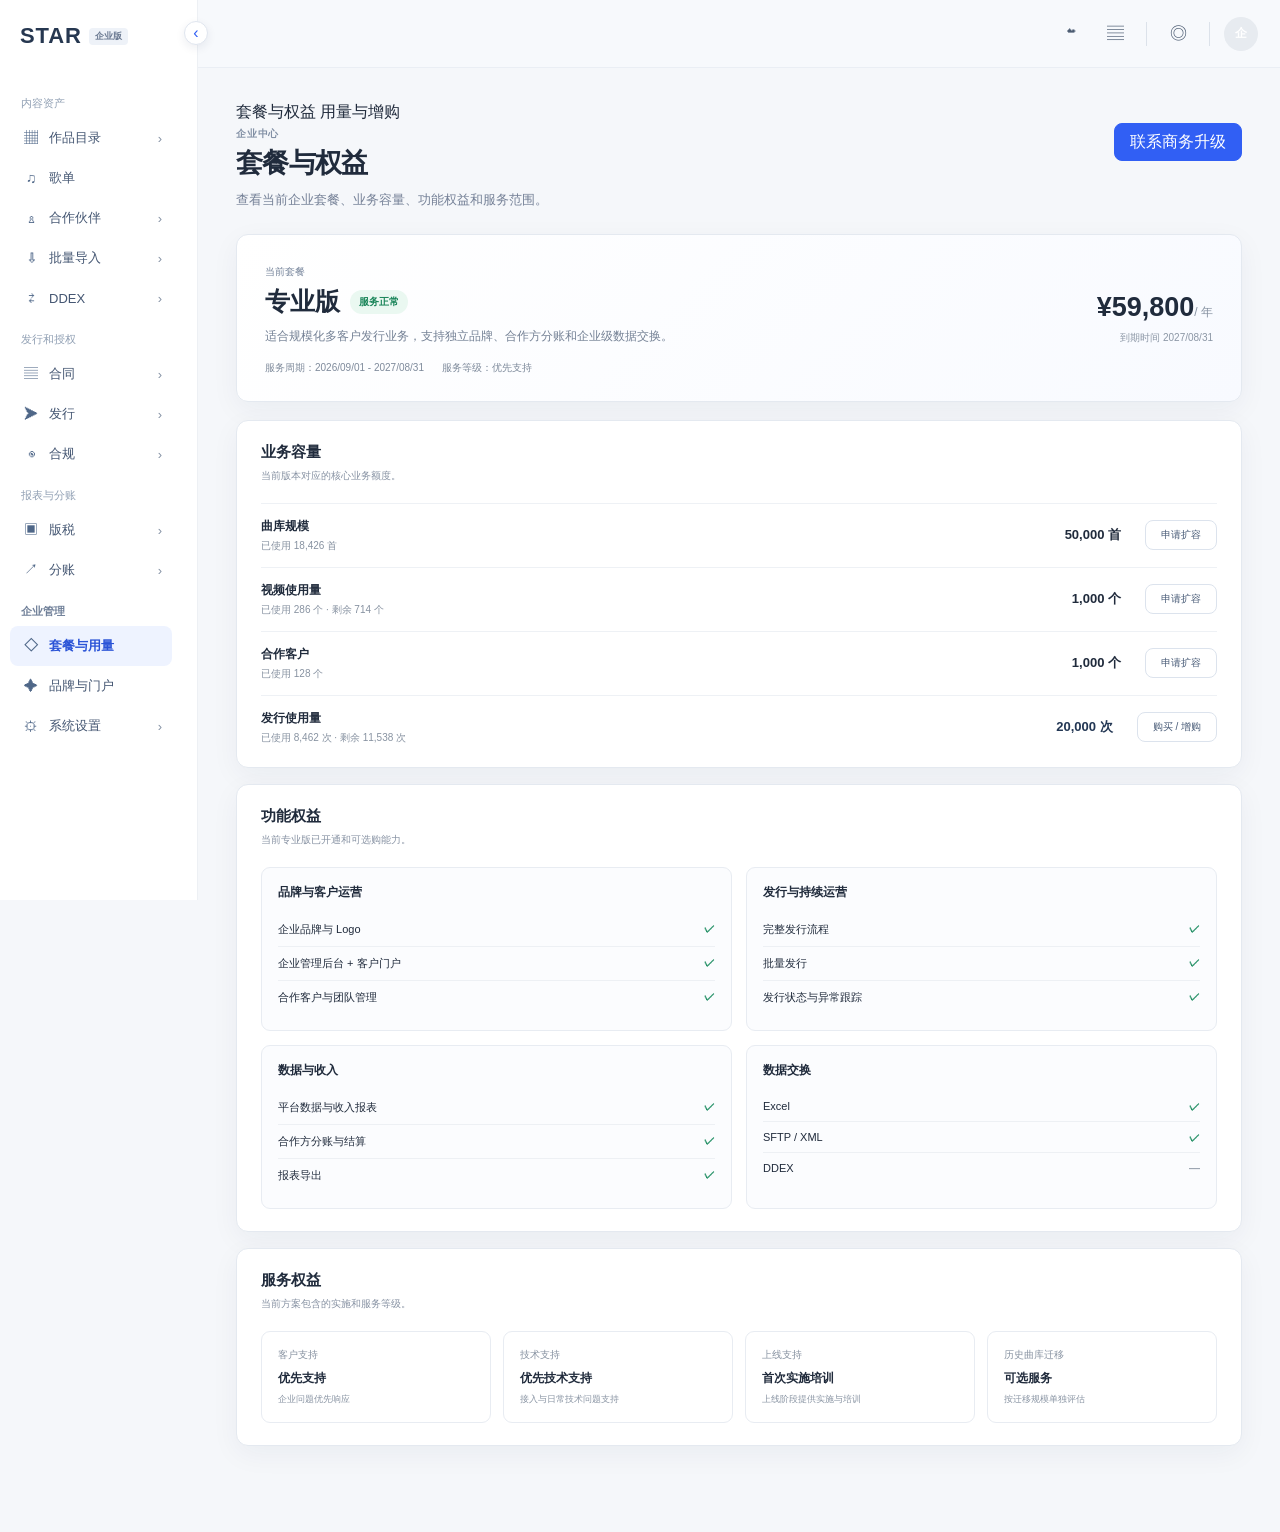
==== enterprise-admin/index.html @ 2b76566b "refactor: consolidate enterprise navigation" ====
<!doctype html>
<html lang="zh-CN">
<head>
<meta charset="utf-8">
<meta name="viewport" content="width=device-width,initial-scale=1">
<title>星球发行·企业版管理后台</title>
<link rel="stylesheet" href="/enterprise-admin/styles.css">
</head>
<body>
<div class="app-shell">
  <aside class="sidebar">
    <div class="brand-row">
      <div class="brand-mark">STAR</div>
      <span class="brand-pro">企业版</span>
      <button class="collapse-btn" aria-label="收起菜单">‹</button>
    </div>

    <nav class="sidebar-nav">
      <div class="nav-group">
        <div class="group-title">内容资产</div>
        <a class="nav-item muted" href="#"><span class="icon">▦</span><span>作品目录</span><b>›</b></a>
        <a class="nav-item muted" href="#"><span class="icon">♫</span><span>歌单</span></a>
        <a class="nav-item muted" href="#"><span class="icon">♙</span><span>合作伙伴</span><b>›</b></a>
        <a class="nav-item muted" href="#"><span class="icon">⇩</span><span>批量导入</span><b>›</b></a>
        <a class="nav-item muted" href="#"><span class="icon">⇄</span><span>DDEX</span><b>›</b></a>
      </div>

      <div class="nav-group">
        <div class="group-title">发行和授权</div>
        <a class="nav-item muted" href="#"><span class="icon">▤</span><span>合同</span><b>›</b></a>
        <a class="nav-item muted" href="#"><span class="icon">➤</span><span>发行</span><b>›</b></a>
        <a class="nav-item muted" href="#"><span class="icon">◉</span><span>合规</span><b>›</b></a>
      </div>

      <div class="nav-group">
        <div class="group-title">报表与分账</div>
        <a class="nav-item muted" href="#"><span class="icon">▣</span><span>版税</span><b>›</b></a>
        <a class="nav-item muted" href="#"><span class="icon">↗</span><span>分账</span><b>›</b></a>
      </div>

      <div class="nav-group enterprise-group">
        <div class="group-title">企业管理</div>
        <a class="nav-item" data-route data-nav-pages="plan,usage" href="/enterprise/admin/plan"><span class="icon">◇</span><span>套餐与用量</span></a>
        <a class="nav-item" data-route href="/enterprise/admin/brand"><span class="icon">✦</span><span>品牌与门户</span></a>
        <a class="nav-item muted" href="#" title="企业信息 / 账号管理 / 权限管理"><span class="icon">⚙</span><span>系统设置</span><b>›</b></a>
      </div>
    </nav>
  </aside>

  <div class="main-shell">
    <header class="topbar">
      <div></div>
      <div class="top-actions">
        <button title="云服务">☁</button>
        <button title="帮助文档">▤</button>
        <span class="sep"></span>
        <button title="语言">◎</button>
        <span class="sep"></span>
        <button class="avatar" title="账户">企</button>
      </div>
    </header>

    <main class="content">
      <section class="page" data-page="plan">
        <div class="enterprise-subnav" aria-label="套餐与用量">
          <a class="active" data-route href="/enterprise/admin/plan">套餐与权益</a>
          <a data-route href="/enterprise/admin/usage">用量与增购</a>
        </div>
        <div class="page-head">
          <div><span class="eyebrow">企业中心</span><h1>套餐与权益</h1><p>查看当前企业套餐、业务容量、功能权益和服务范围。</p></div>
          <button class="primary-btn">联系商务升级</button>
        </div>

        <div class="plan-summary">
          <div>
            <span class="plan-label">当前套餐</span>
            <div class="plan-title-row"><h2>专业版</h2><span class="status-pill ok">服务正常</span></div>
            <p>适合规模化多客户发行业务，支持独立品牌、合作方分账和企业级数据交换。</p>
            <div class="plan-meta-inline"><span>服务周期：2026/09/01 - 2027/08/31</span><span>服务等级：优先支持</span></div>
          </div>
          <div class="plan-price"><strong>¥59,800</strong><span>/ 年</span><small>到期时间 2027/08/31</small></div>
        </div>

        <section class="panel table-panel">
          <div class="panel-head"><div><h3>业务容量</h3><p>当前版本对应的核心业务额度。</p></div></div>
          <div class="quota-row"><div><b>曲库规模</b><span>已使用 18,426 首</span></div><strong>50,000 首</strong><button>申请扩容</button></div>
          <div class="quota-row"><div><b>视频使用量</b><span>已使用 286 个 · 剩余 714 个</span></div><strong>1,000 个</strong><button>申请扩容</button></div>
          <div class="quota-row"><div><b>合作客户</b><span>已使用 128 个</span></div><strong>1,000 个</strong><button>申请扩容</button></div>
          <div class="quota-row usage-quota-row"><div><b>发行使用量</b><span>已使用 8,462 次 · 剩余 11,538 次</span></div><strong>20,000 次</strong><button type="button" data-buy-usage>购买 / 增购</button></div>
        </section>

        <section class="panel">
          <div class="panel-head"><div><h3>功能权益</h3><p>当前专业版已开通和可选购能力。</p></div></div>
          <div class="rights-grid">
            <div class="rights-group"><h4>品牌与客户运营</h4><p><span>企业品牌与 Logo</span><b class="yes">✓</b></p><p><span>企业管理后台 + 客户门户</span><b class="yes">✓</b></p><p><span>合作客户与团队管理</span><b class="yes">✓</b></p></div>
            <div class="rights-group"><h4>发行与持续运营</h4><p><span>完整发行流程</span><b class="yes">✓</b></p><p><span>批量发行</span><b class="yes">✓</b></p><p><span>发行状态与异常跟踪</span><b class="yes">✓</b></p></div>
            <div class="rights-group"><h4>数据与收入</h4><p><span>平台数据与收入报表</span><b class="yes">✓</b></p><p><span>合作方分账与结算</span><b class="yes">✓</b></p><p><span>报表导出</span><b class="yes">✓</b></p></div>
            <div class="rights-group"><h4>数据交换</h4><p><span>Excel</span><b class="yes">✓</b></p><p><span>SFTP / XML</span><b class="yes">✓</b></p><p><span>DDEX</span><b class="no">—</b></p></div>
          </div>
        </section>

        <section class="panel">
          <div class="panel-head"><div><h3>服务权益</h3><p>当前方案包含的实施和服务等级。</p></div></div>
          <div class="service-grid">
            <div><span>客户支持</span><b>优先支持</b><small>企业问题优先响应</small></div>
            <div><span>技术支持</span><b>优先技术支持</b><small>接入与日常技术问题支持</small></div>
            <div><span>上线支持</span><b>首次实施培训</b><small>上线阶段提供实施与培训</small></div>
            <div><span>历史曲库迁移</span><b>可选服务</b><small>按迁移规模单独评估</small></div>
          </div>
        </section>
      </section>

      <section class="page" data-page="usage">
        <div class="enterprise-subnav" aria-label="套餐与用量">
          <a data-route href="/enterprise/admin/plan">套餐与权益</a>
          <a class="active" data-route href="/enterprise/admin/usage">用量与增购</a>
        </div>
        <div class="page-head">
          <div><span class="eyebrow">企业中心</span><h1>用量与增购</h1><p>查看曲库、视频、客户与发行使用量，并在需要时扩容或购买。</p></div>
          <select><option>本月</option><option>上月</option><option>最近 6 个月</option></select>
        </div>

        <div class="metric-grid usage">
          <article class="metric-card"><span>曲库使用量</span><strong>18,426 <small>/ 50,000</small></strong><div class="progress"><i style="width:36.8%"></i></div><p>剩余 31,574 首</p></article>
          <article class="metric-card"><span>视频使用量</span><strong>286 <small>/ 1,000 个</small></strong><div class="progress"><i style="width:28.6%"></i></div><div class="metric-card-footer"><p>剩余 714 个</p><button type="button">申请扩容</button></div></article>
          <article class="metric-card"><span>合作客户</span><strong>128 <small>/ 1,000</small></strong><div class="progress"><i style="width:12.8%"></i></div><p>剩余 872 个</p></article>
          <article class="metric-card usage-purchase-card"><span>发行使用量</span><strong>8,462 <small>/ 20,000 次</small></strong><div class="progress"><i style="width:42.3%"></i></div><div class="metric-card-footer"><p>剩余 11,538 次</p><button type="button" data-buy-usage>购买 / 增购</button></div></article>
        </div>

        <section class="panel">
          <div class="panel-head"><div><h3>近 6 个月发行使用量</h3><p>按“歌曲 × 实际目标平台”累计计算。</p></div></div>
          <div class="bar-chart">
            <div><i style="height:48%"></i><span>4月</span><b>5,820</b></div>
            <div><i style="height:56%"></i><span>5月</span><b>6,430</b></div>
            <div><i style="height:63%"></i><span>6月</span><b>7,180</b></div>
            <div><i style="height:58%"></i><span>7月</span><b>6,760</b></div>
            <div><i style="height:70%"></i><span>8月</span><b>7,528</b></div>
            <div class="active"><i style="height:82%"></i><span>9月</span><b>8,462</b></div>
          </div>
        </section>

        <section class="panel usage-record-panel">
          <div class="panel-head">
            <div><h3>发行使用记录</h3><p>发行使用量按“歌曲 × 实际目标平台”计次，用于核对具体消耗来源。</p></div>
            <button type="button" class="secondary-btn small">导出记录</button>
          </div>
          <div class="usage-record-table">
            <div class="usage-record-row head"><span>日期</span><span>发行任务</span><span>歌曲数</span><span>渠道数</span><span>消耗</span></div>
            <div class="usage-record-row"><span>2026/09/20</span><b>Midnight Signals</b><span>10 首</span><span>6 个</span><strong>60 次</strong></div>
            <div class="usage-record-row"><span>2026/09/19</span><b>Blue Hour</b><span>5 首</span><span>8 个</span><strong>40 次</strong></div>
            <div class="usage-record-row"><span>2026/09/18</span><b>After Rain</b><span>1 首</span><span>12 个</span><strong>12 次</strong></div>
            <div class="usage-record-row"><span>2026/09/17</span><b>Neon Summer</b><span>8 首</span><span>9 个</span><strong>72 次</strong></div>
            <div class="usage-record-row"><span>2026/09/16</span><b>City Lights</b><span>4 首</span><span>7 个</span><strong>28 次</strong></div>
          </div>
        </section>
      </section>

      <section class="page" data-page="company">
        <div class="page-head">
          <div><span class="eyebrow">企业设置</span><h1>企业信息</h1><p>维护企业基础资料和业务联系人信息。</p></div>
          <button class="primary-btn">保存修改</button>
        </div>

        <section class="panel form-panel">
          <div class="panel-head"><div><h3>基础信息</h3><p>企业主体类信息由合同与账户资料同步，部分字段不可直接修改。</p></div></div>
          <div class="form-grid">
            <label><span>企业名称</span><input value="NOVA Music Entertainment"></label>
            <label><span>企业简称</span><input value="NOVA Music"></label>
            <label><span>企业 ID</span><input value="ENT-2026-0182" disabled></label>
            <label><span>企业主体地区</span><input value="中国大陆" disabled></label>
            <label><span>统一社会信用代码</span><input value="9131**********28" disabled></label>
            <label><span>企业状态</span><input value="正常" disabled></label>
          </div>
        </section>

        <section class="panel form-panel">
          <div class="panel-head"><div><h3>业务联系人</h3><p>用于企业服务、实施和重要业务通知。</p></div></div>
          <div class="form-grid">
            <label><span>联系人</span><input value="张明"></label>
            <label><span>联系电话</span><input value="+86 138 0000 2188"></label>
            <label><span>工作邮箱</span><input value="ming.zhang@novamusic.com"></label>
            <label><span>所在地区</span><input value="上海"></label>
          </div>
        </section>
      </section>

      <section class="page brand-page" data-page="brand">
        <div class="page-head brand-page-head">
          <div><span class="eyebrow">企业设置</span><h1>品牌与门户</h1><p>分别配置企业管理后台和面向合作客户开放的发行门户。</p></div>
          <div class="brand-save-actions">
            <span class="save-state" id="brand-save-state"><i></i>所有更改已保存</span>
            <button class="primary-btn" id="brand-save-btn" type="button" disabled>保存配置</button>
          </div>
        </div>

        <div class="brand-scope-tabs" role="tablist" aria-label="品牌配置作用域">
          <button type="button" class="active" data-brand-tab="admin">
            <span class="scope-tab-icon">▦</span>
            <span class="scope-tab-copy"><b>管理后台</b><small>企业内部团队使用</small></span>
            <em>后台生效</em>
          </button>
          <button type="button" data-brand-tab="portal">
            <span class="scope-tab-icon">◎</span>
            <span class="scope-tab-copy"><b>客户门户</b><small>合作客户对外使用</small></span>
            <em>前台生效</em>
          </button>
        </div>

        <div class="brand-scope-panel active" data-brand-panel="admin">
          <div class="brand-editor-layout">
            <div class="settings-stack">
              <section class="settings-card">
                <div class="settings-card-head">
                  <div><span class="settings-no">01</span><div><h3>品牌素材</h3><p>配置管理后台左上角 Logo 与浏览器图标。</p></div></div>
                </div>
                <div class="asset-grid two">
                  <div class="brand-asset-card">
                    <div class="asset-thumb logo-thumb" data-preview-admin-logo><span>NOVA</span><small>ENTERPRISE</small></div>
                    <div class="asset-card-copy"><b>品牌 Logo</b><span>PNG / SVG，建议透明背景</span></div>
                    <button type="button" data-upload-trigger="admin-logo">更换</button>
                    <input hidden type="file" accept="image/png,image/jpeg,image/svg+xml" data-upload-input="admin-logo">
                  </div>
                  <div class="brand-asset-card">
                    <div class="asset-thumb icon-thumb" data-preview-admin-icon>N</div>
                    <div class="asset-card-copy"><b>网站 ICON</b><span>PNG / ICO，建议 1:1</span></div>
                    <button type="button" data-upload-trigger="admin-icon">更换</button>
                    <input hidden type="file" accept="image/png,image/jpeg,image/x-icon" data-upload-input="admin-icon">
                  </div>
                </div>
              </section>

              <section class="settings-card">
                <div class="settings-card-head">
                  <div><span class="settings-no">02</span><div><h3>后台信息</h3><p>用于后台导航品牌和浏览器页签。</p></div></div>
                </div>
                <div class="form-grid">
                  <label><span>后台名称</span><input data-brand-input="admin-name" value="NOVA Music Enterprise"></label>
                  <label><span>浏览器标题</span><input data-brand-input="admin-title" value="NOVA Music · 企业发行管理"></label>
                </div>
              </section>
            </div>

            <aside class="brand-preview-pane">
              <div class="preview-toolbar"><div><b>管理后台预览</b><span>实时预览</span></div><small>仅展示品牌效果</small></div>
              <div class="admin-preview-shell">
                <div class="admin-preview-side">
                  <div class="admin-preview-brand">
                    <div class="admin-preview-logo" data-live-admin-logo>NOVA <small>ENTERPRISE</small></div>
                  </div>
                  <span class="active"></span><span></span><span></span><span></span><span></span>
                </div>
                <div class="admin-preview-main">
                  <div class="admin-preview-top"><b data-live-admin-name>NOVA Music Enterprise</b><i data-live-admin-icon>N</i></div>
                  <div class="admin-preview-title"><span>企业中心</span><strong>套餐与权益</strong></div>
                  <div class="admin-preview-cards"><span></span><span></span><span></span></div>
                  <div class="admin-preview-table"></div>
                </div>
              </div>
              <div class="preview-meta-row"><span>浏览器标题</span><b data-live-admin-title>NOVA Music · 企业发行管理</b></div>
            </aside>
          </div>
        </div>

        <div class="brand-scope-panel" data-brand-panel="portal" hidden>
          <div class="brand-editor-layout">
            <div class="settings-stack">
              <section class="settings-card">
                <div class="settings-card-head">
                  <div><span class="settings-no">01</span><div><h3>品牌素材</h3><p>统一客户门户、登录页及浏览器页签的品牌视觉。</p></div></div>
                </div>
                <div class="asset-grid">
                  <div class="brand-asset-card">
                    <div class="asset-thumb logo-thumb" data-preview-portal-logo><span>NOVA</span><small>MUSIC</small></div>
                    <div class="asset-card-copy"><b>品牌 Logo</b><span>PNG / SVG</span></div>
                    <button type="button" data-upload-trigger="portal-logo">更换</button>
                    <input hidden type="file" accept="image/png,image/jpeg,image/svg+xml" data-upload-input="portal-logo">
                  </div>
                  <div class="brand-asset-card">
                    <div class="asset-thumb icon-thumb" data-preview-portal-icon>N</div>
                    <div class="asset-card-copy"><b>网站 ICON</b><span>PNG / ICO</span></div>
                    <button type="button" data-upload-trigger="portal-icon">更换</button>
                    <input hidden type="file" accept="image/png,image/jpeg,image/x-icon" data-upload-input="portal-icon">
                  </div>
                  <div class="brand-asset-card wide">
                    <div class="asset-thumb background-thumb" data-preview-portal-bg><span>品牌背景 / 视频</span></div>
                    <div class="asset-card-copy"><b>登录页背景</b><span>图片或视频素材</span></div>
                    <button type="button" data-upload-trigger="portal-bg">更换</button>
                    <input hidden type="file" accept="image/*,video/*" data-upload-input="portal-bg">
                  </div>
                </div>
              </section>

              <section class="settings-card">
                <div class="settings-card-head">
                  <div><span class="settings-no">02</span><div><h3>门户信息</h3><p>用于客户门户导航、登录页及服务联系信息。</p></div></div>
                </div>
                <div class="form-grid">
                  <label><span>门户名称</span><input data-brand-input="portal-name" value="NOVA Music Distribution"></label>
                  <label><span>服务邮箱</span><input data-brand-input="portal-email" value="support@novamusic.com"></label>
                </div>
              </section>

              <section class="settings-card">
                <div class="settings-card-head">
                  <div><span class="settings-no">03</span><div><h3>品牌文案与主题</h3><p>客户门户首屏文案支持多语言配置，并实时同步预览。</p></div></div>
                </div>
                <div class="form-grid one">
                  <label class="field-with-action">
                    <span>Slogan <button type="button" class="language-action" data-translate-field="slogan">多语言 <em>4</em></button></span>
                    <input data-brand-input="portal-slogan" value="让音乐作品触达更多听众">
                  </label>
                  <label class="field-with-action">
                    <span>品牌描述 <button type="button" class="language-action" data-translate-field="description">多语言 <em>4</em></button></span>
                    <textarea data-brand-input="portal-description">面向音乐人、厂牌和版权客户提供专业音乐发行服务。</textarea>
                  </label>
                  <div class="theme-setting">
                    <div><span>主题色</span><small>用于按钮、链接、选中状态等主要交互元素。</small></div>
                    <div class="theme-control">
                      <label class="color-swatch"><input type="color" data-brand-color value="#315ff4"><i></i></label>
                      <input data-brand-color-text value="#315FF4" maxlength="7">
                    </div>
                  </div>
                </div>
              </section>

              <section class="settings-card">
                <div class="settings-card-head">
                  <div><span class="settings-no">04</span><div><h3>协议与合规</h3><p>门户注册与登录环节向客户展示的协议文件。</p></div></div>
                </div>
                <div class="agreement-list">
                  <div class="agreement-item">
                    <div class="agreement-icon">文</div>
                    <div class="agreement-copy"><b>用户协议</b><span data-agreement-status="terms">尚未上传文件</span></div>
                    <button type="button" class="language-action" data-translate-field="terms">多语言 <em>4</em></button>
                    <button type="button" class="secondary-mini" data-upload-trigger="terms">上传文件</button>
                    <input hidden type="file" accept=".pdf,.doc,.docx" data-upload-input="terms">
                  </div>
                  <div class="agreement-item">
                    <div class="agreement-icon">隐</div>
                    <div class="agreement-copy"><b>隐私协议</b><span data-agreement-status="privacy">尚未上传文件</span></div>
                    <button type="button" class="language-action" data-translate-field="privacy">多语言 <em>4</em></button>
                    <button type="button" class="secondary-mini" data-upload-trigger="privacy">上传文件</button>
                    <input hidden type="file" accept=".pdf,.doc,.docx" data-upload-input="privacy">
                  </div>
                </div>
              </section>
            </div>

            <aside class="brand-preview-pane portal-pane">
              <div class="preview-toolbar">
                <div><b>客户门户预览</b><span>实时预览</span></div>
                <div class="device-switch"><button type="button" class="active" data-preview-device="desktop">桌面</button><button type="button" data-preview-device="mobile">手机</button></div>
              </div>
              <div class="portal-device-frame" data-portal-frame>
                <div class="browser">
                  <div class="browser-bar"><i></i><i></i><i></i><span>客户发行门户</span></div>
                  <div class="portal-head">
                    <b data-live-portal-logo>NOVA MUSIC</b>
                    <nav>发行 · 艺人 · 数据 · 收入</nav>
                    <button data-theme-bg>新建发行</button>
                  </div>
                  <div class="portal-body brand-theme-preview" data-live-portal-bg>
                    <small>MUSIC DISTRIBUTION</small>
                    <h2 data-live-portal-slogan>让音乐作品<br>触达更多听众</h2>
                    <p data-live-portal-description>面向音乐人、厂牌和版权客户提供专业音乐发行服务。</p>
                    <button data-theme-bg>开始发行</button>
                  </div>
                  <div class="portal-preview-footer">
                    <span data-live-portal-name>NOVA Music Distribution</span>
                    <span data-live-portal-email>support@novamusic.com</span>
                  </div>
                </div>
              </div>
              <div class="preview-note"><b>作用范围</b><p>客户门户配置仅影响合作客户看到的前台，不改变企业内部管理后台。</p></div>
            </aside>
          </div>
        </div>
      </section>

      </main>
  </div>
</div>

<div class="translation-backdrop" id="translation-drawer" hidden>
  <aside class="translation-drawer" role="dialog" aria-modal="true" aria-labelledby="translation-title">
    <div class="translation-head">
      <div><span class="eyebrow">MULTILINGUAL</span><h2 id="translation-title">多语言配置</h2><p id="translation-subtitle">分别维护不同语言下展示给客户的内容。</p></div>
      <button type="button" class="translation-close" data-close-translation aria-label="关闭">×</button>
    </div>
    <div class="translation-list" id="translation-list"></div>
    <div class="translation-actions">
      <button type="button" class="secondary-btn" data-close-translation>取消</button>
      <button type="button" class="primary-btn" id="translation-save">保存多语言</button>
    </div>
  </aside>
</div>

<div class="modal-backdrop" id="usage-modal" hidden>
  <section class="usage-modal" role="dialog" aria-modal="true" aria-labelledby="usage-modal-title">
    <div class="modal-head">
      <div><span class="eyebrow">发行使用量</span><h2 id="usage-modal-title">购买 / 申请增购</h2><p>发行使用量按“歌曲 × 实际目标平台”计次。</p></div>
      <button type="button" class="modal-close" data-close-usage aria-label="关闭">×</button>
    </div>
    <div class="usage-balance">
      <div><span>当前已购</span><strong>20,000 次</strong></div>
      <div><span>已使用</span><strong>8,462 次</strong></div>
      <div><span>剩余</span><strong>11,538 次</strong></div>
    </div>
    <div class="purchase-block">
      <h3>选择增购数量</h3>
      <div class="package-grid">
        <button type="button" class="usage-package active" data-package="1000"><b>1,000 次</b><span>¥1,000</span></button>
        <button type="button" class="usage-package" data-package="5000"><b>5,000 次</b><span>¥5,000</span></button>
        <button type="button" class="usage-package" data-package="10000"><b>10,000 次</b><span>¥10,000</span></button>
        <button type="button" class="usage-package" data-package="custom"><b>自定义</b><span>提交申请</span></button>
      </div>
      <label class="custom-usage" hidden><span>自定义增购数量</span><input type="number" min="1" step="100" placeholder="请输入需要增购的发行使用量"></label>
      <p class="purchase-note">标准计费参考：¥1 / 首 / 渠道。实际结算以企业合作方案为准。</p>
    </div>
    <div class="modal-actions">
      <button type="button" class="secondary-btn" data-close-usage>取消</button>
      <button type="button" class="primary-btn" id="submit-usage-order">确认购买 1,000 次</button>
    </div>
    <div class="usage-success" id="usage-success" hidden>
      <b>增购申请已提交</b>
      <span>正式系统中将进入购买或商务确认流程。</span>
    </div>
  </section>
</div>

<script>
const routes={
  '/enterprise/admin':'plan',
  '/enterprise/admin/':'plan',
  '/enterprise/admin/plan':'plan',
  '/enterprise/admin/plan/':'plan',
  '/enterprise/admin/usage':'usage',
  '/enterprise/admin/usage/':'usage',
  '/enterprise/admin/company':'company',
  '/enterprise/admin/company/':'company',
  '/enterprise/admin/brand':'brand',
  '/enterprise/admin/brand/':'brand'
};
function render(path){
  const page=routes[path]||'plan';
  document.querySelectorAll('.page').forEach(el=>el.classList.toggle('active',el.dataset.page===page));
  document.querySelectorAll('[data-route]').forEach(a=>{
    const u=new URL(a.href,location.origin);
    const navPages=(a.dataset.navPages||'').split(',').filter(Boolean);
    a.classList.toggle('active',navPages.length?navPages.includes(page):routes[u.pathname]===page);
  });
  scrollTo(0,0);
}
document.addEventListener('click',e=>{
  const a=e.target.closest('a[data-route]');
  if(!a)return;
  const u=new URL(a.href,location.origin);
  if(routes[u.pathname]){
    e.preventDefault();
    history.pushState({},'',u.pathname);
    render(u.pathname);
  }
});
addEventListener('popstate',()=>render(location.pathname));
const brandPage=document.querySelector('[data-page="brand"]');
const brandSaveBtn=document.querySelector('#brand-save-btn');
const brandSaveState=document.querySelector('#brand-save-state');
let brandDirty=false;

function markBrandDirty(){
  brandDirty=true;
  if(brandSaveBtn)brandSaveBtn.disabled=false;
  if(brandSaveState){
    brandSaveState.classList.add('dirty');
    brandSaveState.innerHTML='<i></i>有未保存修改';
  }
}
function markBrandSaved(){
  brandDirty=false;
  if(brandSaveBtn)brandSaveBtn.disabled=true;
  if(brandSaveState){
    brandSaveState.classList.remove('dirty');
    brandSaveState.innerHTML='<i></i>所有更改已保存';
  }
}
brandSaveBtn?.addEventListener('click',markBrandSaved);

document.querySelectorAll('[data-brand-tab]').forEach(btn=>btn.addEventListener('click',()=>{
  const key=btn.dataset.brandTab;
  document.querySelectorAll('[data-brand-tab]').forEach(x=>x.classList.toggle('active',x===btn));
  document.querySelectorAll('[data-brand-panel]').forEach(panel=>{
    const active=panel.dataset.brandPanel===key;
    panel.classList.toggle('active',active);
    panel.hidden=!active;
  });
}));

const liveMap={
  'admin-name':'[data-live-admin-name]',
  'admin-title':'[data-live-admin-title]',
  'portal-name':'[data-live-portal-name]',
  'portal-email':'[data-live-portal-email]',
  'portal-slogan':'[data-live-portal-slogan]',
  'portal-description':'[data-live-portal-description]'
};
document.querySelectorAll('[data-brand-input]').forEach(input=>input.addEventListener('input',()=>{
  const target=document.querySelector(liveMap[input.dataset.brandInput]);
  if(target)target.textContent=input.value||'—';
  markBrandDirty();
}));

const colorPicker=document.querySelector('[data-brand-color]');
const colorText=document.querySelector('[data-brand-color-text]');
function applyBrandColor(value){
  if(!/^#[0-9a-fA-F]{6}$/.test(value))return;
  const normalized=value.toUpperCase();
  brandPage?.style.setProperty('--brand-blue',normalized);
  if(colorPicker&&colorPicker.value.toUpperCase()!==normalized)colorPicker.value=normalized;
  if(colorText&&colorText.value.toUpperCase()!==normalized)colorText.value=normalized;
  const swatch=document.querySelector('.color-swatch i');
  if(swatch)swatch.style.background=normalized;
}
colorPicker?.addEventListener('input',()=>{applyBrandColor(colorPicker.value);markBrandDirty()});
colorText?.addEventListener('input',()=>{applyBrandColor(colorText.value.trim());markBrandDirty()});

document.querySelectorAll('[data-preview-device]').forEach(btn=>btn.addEventListener('click',()=>{
  document.querySelectorAll('[data-preview-device]').forEach(x=>x.classList.toggle('active',x===btn));
  document.querySelector('[data-portal-frame]')?.classList.toggle('mobile',btn.dataset.previewDevice==='mobile');
}));

document.querySelectorAll('[data-upload-trigger]').forEach(btn=>btn.addEventListener('click',()=>{
  document.querySelector('[data-upload-input="'+btn.dataset.uploadTrigger+'"]')?.click();
}));
document.querySelectorAll('[data-upload-input]').forEach(input=>input.addEventListener('change',()=>{
  const file=input.files?.[0];
  if(!file)return;
  const key=input.dataset.uploadInput;
  if(key==='terms'||key==='privacy'){
    const status=document.querySelector('[data-agreement-status="'+key+'"]');
    if(status)status.textContent=file.name;
    markBrandDirty();
    return;
  }
  const url=URL.createObjectURL(file);
  const setImage=(selector,fit='contain')=>{
    const target=document.querySelector(selector);
    if(target)target.innerHTML='<img src="'+url+'" alt="" style="width:100%;height:100%;object-fit:'+fit+'">';
  };
  if(key==='admin-logo'){
    setImage('[data-preview-admin-logo]');
    setImage('[data-live-admin-logo]');
  }else if(key==='admin-icon'){
    setImage('[data-preview-admin-icon]','cover');
    setImage('[data-live-admin-icon]','cover');
  }else if(key==='portal-logo'){
    setImage('[data-preview-portal-logo]');
    setImage('[data-live-portal-logo]');
  }else if(key==='portal-icon'){
    setImage('[data-preview-portal-icon]','cover');
  }else if(key==='portal-bg'){
    const thumb=document.querySelector('[data-preview-portal-bg]');
    const hero=document.querySelector('[data-live-portal-bg]');
    if(file.type.startsWith('image/')){
      if(thumb)thumb.style.backgroundImage='url("'+url+'")';
      if(hero)hero.style.backgroundImage='url("'+url+'")';
    }else{
      if(thumb)thumb.innerHTML='<span>VIDEO · '+file.name+'</span>';
    }
  }
  markBrandDirty();
}));

const translationDrawer=document.querySelector('#translation-drawer');
const translationList=document.querySelector('#translation-list');
const translationTitle=document.querySelector('#translation-title');
const translationSubtitle=document.querySelector('#translation-subtitle');
let activeTranslationField='';
const languageLabels=[['zh-CN','简体中文'],['zh-TW','繁體中文'],['en','English'],['ja','日本語']];
const translationValues={
  slogan:{
    'zh-CN':'让音乐作品触达更多听众',
    'zh-TW':'讓音樂作品觸達更多聽眾',
    en:'Bring your music to more listeners',
    ja:'音楽をもっと多くのリスナーへ'
  },
  description:{
    'zh-CN':'面向音乐人、厂牌和版权客户提供专业音乐发行服务。',
    'zh-TW':'面向音樂人、廠牌和版權客戶提供專業音樂發行服務。',
    en:'Professional music distribution for artists, labels and rights holders.',
    ja:'アーティスト、レーベル、権利者向けの音楽配信サービス。'
  }
};
const translationNames={slogan:'Slogan',description:'品牌描述',terms:'用户协议',privacy:'隐私协议'};

function openTranslation(field){
  activeTranslationField=field;
  if(!translationDrawer||!translationList)return;
  const isDocument=field==='terms'||field==='privacy';
  if(translationTitle)translationTitle.textContent=(translationNames[field]||'内容')+' · 多语言';
  if(translationSubtitle)translationSubtitle.textContent=isDocument?'为不同语言分别上传对应协议文件。':'分别维护不同语言下展示给客户的内容。';
  translationList.innerHTML='';
  languageLabels.forEach(([code,label])=>{
    const row=document.createElement('div');
    row.className='translation-row';
    const labelEl=document.createElement('label');
    labelEl.textContent=label;
    row.appendChild(labelEl);
    if(isDocument){
      const box=document.createElement('div');
      box.className='translation-file';
      box.innerHTML='<span data-translation-file-status="'+code+'">未上传文件</span><button type="button">选择文件</button><input hidden type="file" accept=".pdf,.doc,.docx">';
      const button=box.querySelector('button'),fileInput=box.querySelector('input'),status=box.querySelector('span');
      button.addEventListener('click',()=>fileInput.click());
      fileInput.addEventListener('change',()=>{if(fileInput.files?.[0]){status.textContent=fileInput.files[0].name;markBrandDirty()}});
      row.appendChild(box);
    }else{
      const isLong=field==='description';
      const control=document.createElement(isLong?'textarea':'input');
      control.dataset.translationLang=code;
      control.value=translationValues[field]?.[code]||'';
      row.appendChild(control);
    }
    translationList.appendChild(row);
  });
  translationDrawer.hidden=false;
  document.body.classList.add('modal-open');
}
function closeTranslation(){
  if(translationDrawer)translationDrawer.hidden=true;
  document.body.classList.remove('modal-open');
}
document.querySelectorAll('[data-translate-field]').forEach(btn=>btn.addEventListener('click',()=>openTranslation(btn.dataset.translateField)));
document.querySelectorAll('[data-close-translation]').forEach(btn=>btn.addEventListener('click',closeTranslation));
document.querySelector('#translation-save')?.addEventListener('click',()=>{
  if(activeTranslationField==='slogan'||activeTranslationField==='description'){
    translationValues[activeTranslationField]=translationValues[activeTranslationField]||{};
    translationList?.querySelectorAll('[data-translation-lang]').forEach(input=>{
      translationValues[activeTranslationField][input.dataset.translationLang]=input.value;
    });
  }
  markBrandDirty();
  closeTranslation();
});
translationDrawer?.addEventListener('click',e=>{if(e.target===translationDrawer)closeTranslation()});

const usageModal=document.querySelector('#usage-modal');
const usageSubmit=document.querySelector('#submit-usage-order');
const customUsage=document.querySelector('.custom-usage');
const usageSuccess=document.querySelector('#usage-success');
let selectedUsage='1000';
function openUsageModal(){
  if(!usageModal)return;
  usageModal.hidden=false;
  document.body.classList.add('modal-open');
  usageSuccess.hidden=true;
}
function closeUsageModal(){
  if(!usageModal)return;
  usageModal.hidden=true;
  document.body.classList.remove('modal-open');
}
document.querySelectorAll('[data-buy-usage]').forEach(btn=>btn.addEventListener('click',openUsageModal));
document.querySelectorAll('[data-close-usage]').forEach(btn=>btn.addEventListener('click',closeUsageModal));
document.querySelectorAll('.usage-package').forEach(btn=>btn.addEventListener('click',()=>{
  document.querySelectorAll('.usage-package').forEach(x=>x.classList.toggle('active',x===btn));
  selectedUsage=btn.dataset.package||'1000';
  if(customUsage)customUsage.hidden=selectedUsage!=='custom';
  if(usageSubmit)usageSubmit.textContent=selectedUsage==='custom'?'提交增购申请':'确认购买 '+Number(selectedUsage).toLocaleString()+' 次';
}));
usageSubmit?.addEventListener('click',()=>{
  if(usageSuccess)usageSuccess.hidden=false;
  usageSubmit.textContent='已提交';
  usageSubmit.disabled=true;
});
usageModal?.addEventListener('click',e=>{if(e.target===usageModal)closeUsageModal()});
addEventListener('keydown',e=>{if(e.key!=='Escape')return;if(!translationDrawer?.hidden){closeTranslation();return}if(!usageModal?.hidden)closeUsageModal()});
render(location.pathname);
</script>
</body>
</html>
---- enterprise-admin/styles.css ----
:root{
  --bg:#f5f7fa;--panel:#fff;--ink:#202b3c;--muted:#758197;--line:#e4e9f0;
  --nav:#fff;--blue:#315ff4;--blue-soft:#edf2ff;--green:#1d9d68;--orange:#bf7a21;
  --shadow:0 8px 28px rgba(28,44,81,.05);
}
*{box-sizing:border-box}
html,body{margin:0;min-height:100%;font-family:Inter,-apple-system,BlinkMacSystemFont,"Segoe UI","PingFang SC","Microsoft YaHei",sans-serif;color:var(--ink);background:var(--bg)}
button,input,select,textarea{font:inherit}
button,a{transition:.18s ease}
a{text-decoration:none;color:inherit}
.app-shell{display:flex;min-height:100vh}
.sidebar{position:fixed;inset:0 auto 0 0;width:198px;background:var(--nav);border-right:1px solid #edf0f4;z-index:20;overflow:visible}
.brand-row{height:72px;display:flex;align-items:center;padding:0 20px;position:relative}
.brand-mark{font-size:22px;font-weight:900;letter-spacing:.04em;color:#263750}
.brand-pro{margin-left:7px;padding:2px 6px;border-radius:4px;background:#eef2f8;color:#697890;font-size:9px;font-weight:800}
.collapse-btn{position:absolute;right:-11px;top:21px;width:24px;height:24px;border:1px solid #dfe5ee;border-radius:50%;background:#fff;color:#315ff4;cursor:pointer;box-shadow:0 3px 10px rgba(28,44,81,.08)}
.sidebar-nav{height:calc(100vh - 72px);padding:10px 10px 28px;overflow-y:auto;overflow-x:hidden;scrollbar-gutter:stable}
.nav-group{margin-top:14px}
.group-title{padding:0 11px 7px;color:#91a0b4;font-size:11px}
.nav-item{width:100%;min-width:0;height:40px;display:grid;grid-template-columns:22px minmax(0,1fr) auto;align-items:center;gap:7px;padding:0 10px;border-radius:8px;color:#445672;font-size:13px}
.nav-item:hover{background:#f4f7fb;color:#253b5a}
.nav-item.active{background:#eef3ff;color:#2b54d7;font-weight:700}
.nav-item .icon{font-size:14px;text-align:center;color:#4f6788}.nav-item span:not(.icon){min-width:0;white-space:nowrap;overflow:hidden;text-overflow:ellipsis}
.nav-item b{font-weight:500;color:#8390a3}
.nav-item.muted{cursor:default}
.enterprise-group .group-title{color:#6f7f98;font-weight:700}
.main-shell{width:calc(100% - 198px);margin-left:198px}
.topbar{position:sticky;top:0;z-index:10;height:68px;display:flex;align-items:center;justify-content:space-between;padding:0 22px;background:rgba(247,249,252,.92);border-bottom:1px solid rgba(229,234,241,.7);backdrop-filter:blur(12px)}
.top-actions{display:flex;align-items:center;gap:10px}
.top-actions button{border:0;background:transparent;color:#4c5c72;font-size:17px;cursor:pointer;width:34px;height:34px;border-radius:8px}
.top-actions button:hover{background:#fff}
.top-actions .sep{width:1px;height:24px;background:#dce2ea;margin:0 4px}
.top-actions .avatar{border-radius:50%;background:#e7ebf0;color:#fff;font-size:12px;font-weight:700}
.content{max-width:1440px;margin:0 auto;padding:34px 38px 70px}
.page{display:none}.page.active{display:block}
.page-head{display:flex;justify-content:space-between;align-items:flex-start;gap:24px;margin-bottom:24px}
.page-head h1{margin:4px 0 8px;font-size:27px;letter-spacing:-.025em}
.page-head p{margin:0;color:var(--muted);font-size:13px;line-height:1.65}
.eyebrow{font-size:10px;color:#8290a5;font-weight:800;letter-spacing:.08em}
.primary-btn,.secondary-btn,.panel button,.logo-upload button{height:38px;padding:0 15px;border-radius:8px;cursor:pointer}
.primary-btn{border:1px solid var(--blue);background:var(--blue);color:#fff}
.secondary-btn,.panel button,.logo-upload button{border:1px solid #dce3ed;background:#fff;color:#475a76}
.secondary-btn.small{height:32px;padding:0 12px;font-size:12px}
.panel,.plan-summary{background:#fff;border:1px solid var(--line);border-radius:12px;box-shadow:var(--shadow)}
.status-pill{display:inline-flex;padding:5px 9px;border-radius:999px;font-size:10px;font-weight:800}
.status-pill.ok{background:#eaf8f1;color:#188458}
.panel-head a{color:#315ff4;font-size:11px}
.metric-grid{display:grid;grid-template-columns:repeat(3,1fr);gap:14px;margin-bottom:22px}.metric-grid.usage{grid-template-columns:repeat(4,1fr)}
.metric-card{padding:20px 21px;background:#fff;border:1px solid var(--line);border-radius:11px}
.metric-card>span{display:block;color:#6f7d91;font-size:11px;margin-bottom:11px}
.metric-card strong{display:block;font-size:24px;letter-spacing:-.03em}.metric-card strong small{font-size:13px;color:#96a0af;font-weight:600}
.metric-card p{margin:9px 0 0;color:#8994a5;font-size:10px}
.progress{height:6px;margin-top:15px;border-radius:999px;background:#eef1f5;overflow:hidden}.progress i{display:block;height:100%;border-radius:inherit;background:#416cf2}.progress.neutral i{background:#7890c8}
.delta{color:#23865d!important}
.panel{padding:22px 24px;margin-bottom:16px}
.panel-head{display:flex;justify-content:space-between;align-items:flex-start;gap:18px;margin-bottom:19px}
.panel-head h3{margin:0 0 6px;font-size:15px}.panel-head p{margin:0;color:#8792a3;font-size:10px;line-height:1.6}
.yes{color:#198b5e}.no{color:#9ba4b0}.addon{color:#9a681f}
.plan-summary{display:flex;justify-content:space-between;align-items:center;padding:26px 28px;margin-bottom:18px;background:linear-gradient(135deg,#fff,#f8faff)}
.plan-label{color:#74839a;font-size:10px}.plan-title-row{display:flex;align-items:center;gap:10px;margin:6px 0 8px}.plan-title-row h2{margin:0;font-size:25px}.plan-summary p{max-width:660px;margin:0;color:#748195;font-size:12px;line-height:1.7}.plan-meta-inline{display:flex;flex-wrap:wrap;gap:8px 18px;margin-top:14px;color:#7e8a9b;font-size:10px}
.plan-price{text-align:right}.plan-price strong{font-size:27px}.plan-price>span{color:#8590a0;font-size:12px}.plan-price small{display:block;margin-top:8px;color:#8b96a5;font-size:10px}
.table-panel{padding-bottom:8px}
.quota-row{display:grid;grid-template-columns:1fr auto auto;gap:24px;align-items:center;padding:14px 0;border-top:1px solid #eef1f5}.quota-row:first-of-type{border-top:0}.quota-row b,.quota-row span{display:block}.quota-row b{font-size:12px}.quota-row span{margin-top:4px;color:#8792a1;font-size:10px}.quota-row strong{font-size:13px}.quota-row button{height:30px;font-size:10px}
.rights-grid{display:grid;grid-template-columns:repeat(2,1fr);gap:14px}
.rights-group{padding:16px;border:1px solid #e8ecf2;border-radius:9px;background:#fbfcfe}.rights-group h4{margin:0 0 12px;font-size:12px}.rights-group p{display:flex;justify-content:space-between;gap:12px;margin:0;padding:9px 0;border-top:1px solid #edf0f4;font-size:11px}.rights-group p:first-of-type{border-top:0}
.service-grid{display:grid;grid-template-columns:repeat(4,1fr);gap:12px}.service-grid>div{padding:16px;border:1px solid #e8ecf2;border-radius:9px}.service-grid span,.service-grid b,.service-grid small{display:block}.service-grid span{color:#8792a1;font-size:10px}.service-grid b{margin:8px 0 6px;font-size:12px}.service-grid small{color:#8994a3;font-size:9px;line-height:1.5}
.page-head select,.form-grid select{height:38px;border:1px solid #dce3ed;border-radius:8px;background:#fff;padding:0 11px;color:#47566d}
.bar-chart{height:260px;display:flex;align-items:flex-end;gap:28px;padding:26px 20px 14px;border-top:1px solid #eef1f5}
.bar-chart>div{flex:1;position:relative;height:190px;display:flex;align-items:center;justify-content:flex-end;flex-direction:column}
.bar-chart i{width:50%;min-width:26px;max-width:50px;background:#c7d2ea;border-radius:7px 7px 2px 2px}.bar-chart .active i{background:#5275df}
.bar-chart span{margin-top:9px;color:#78859a;font-size:10px}.bar-chart b{font-size:9px;color:#738096;margin-bottom:6px}
.usage-record-panel{padding-bottom:8px}
.usage-record-table{border-top:1px solid #edf0f4}
.usage-record-row{display:grid;grid-template-columns:1.05fr 1.8fr .7fr .7fr .7fr;align-items:center;gap:14px;min-height:48px;border-bottom:1px solid #edf0f4;font-size:11px}
.usage-record-row.head{min-height:38px;background:#fafbfc;color:#8792a3;font-size:10px}
.usage-record-row b{font-weight:650;color:#29394f}
.usage-record-row strong{color:#3157cc;font-size:11px}
.form-panel{padding-bottom:24px}.form-grid{display:grid;grid-template-columns:1fr 1fr;gap:18px}.form-grid.one{grid-template-columns:1fr}
.form-grid label>span{display:block;margin-bottom:7px;color:#5e6d83;font-size:10px;font-weight:700}
.form-grid input,.form-grid textarea,.form-grid select{width:100%;border:1px solid #dbe2eb;border-radius:8px;background:#fff;color:#26354a;outline:none}.form-grid input{height:42px;padding:0 12px}.form-grid textarea{min-height:90px;padding:11px 12px;resize:vertical;line-height:1.6}.form-grid input:disabled{background:#f7f8fa;color:#8994a4}
.brand-layout{display:grid;grid-template-columns:minmax(0,.9fr) minmax(440px,1.1fr);gap:18px;align-items:start}.logo-upload{display:flex;align-items:center;gap:16px;padding:15px;border:1px dashed #d9e0e9;border-radius:9px;margin-bottom:18px}.logo-preview{display:grid;place-items:center;width:74px;height:74px;border-radius:13px;background:#18253b;color:#fff;font-size:28px;font-weight:900}.logo-upload b{font-size:12px}.logo-upload p{margin:5px 0 9px;color:#8994a4;font-size:9px}.logo-upload button{height:30px;font-size:10px}
.portal-preview{position:sticky;top:90px}.preview-label{margin:0 0 8px;color:#7e8a9c;font-size:10px}.browser{overflow:hidden;border:1px solid #dfe5ed;border-radius:12px;background:#fff;box-shadow:0 18px 55px rgba(25,42,82,.09)}.browser-bar{height:38px;display:flex;align-items:center;gap:6px;padding:0 12px;background:#f6f7f9;border-bottom:1px solid #e5e8ed}.browser-bar i{width:7px;height:7px;border-radius:50%;background:#c7ccd4}.browser-bar span{margin-left:8px;color:#98a1ae;font-size:9px}.portal-head{display:flex;align-items:center;gap:18px;padding:18px 22px;border-bottom:1px solid #eff1f4}.portal-head b{font-size:13px}.portal-head nav{flex:1;color:#727e8e;font-size:8px}.portal-head button,.portal-body button{border:0;border-radius:7px;background:#315ff4;color:#fff}.portal-head button{height:29px;padding:0 10px;font-size:8px}.portal-body{min-height:330px;padding:54px 46px;background:linear-gradient(145deg,#fbfcff,#f1f5ff)}.portal-body small{color:#6c7fae;font-size:8px;letter-spacing:.1em}.portal-body h2{margin:12px 0;font-size:28px;line-height:1.15}.portal-body p{max-width:320px;color:#778399;font-size:10px;line-height:1.7}.portal-body button{margin-top:10px;height:34px;padding:0 13px;font-size:9px}
@media(max-width:1100px){
    .service-grid{grid-template-columns:repeat(2,1fr)}.brand-layout{grid-template-columns:1fr}.portal-preview{position:relative;top:auto}
}
@media(max-width:860px){
  .sidebar{width:74px}.brand-mark{font-size:14px}.brand-pro,.group-title,.nav-item span:not(.icon),.nav-item b{display:none}.nav-item{grid-template-columns:1fr;justify-items:center}.main-shell{width:calc(100% - 74px);margin-left:74px}.content{padding:24px 18px 60px}.metric-grid,.two-col,.rights-grid,.form-grid{grid-template-columns:1fr}.service-grid{grid-template-columns:1fr 1fr}
}
.metric-card-footer{display:flex;align-items:center;justify-content:space-between;gap:12px;margin-top:9px}
.metric-card-footer p{margin:0}
.metric-card-footer button{height:28px;padding:0 10px;border:1px solid #cfd8e8;border-radius:7px;background:#fff;color:#315ff4;font-size:10px;font-weight:700;cursor:pointer}
.metric-card-footer button:hover{border-color:#9fb2ef;background:#f5f8ff}
.usage-quota-row strong{color:#233754}
.modal-open{overflow:hidden}
.modal-backdrop[hidden]{display:none}
.modal-backdrop{position:fixed;inset:0;z-index:80;display:grid;place-items:center;padding:24px;background:rgba(26,36,54,.42);backdrop-filter:blur(4px)}
.usage-modal{width:min(680px,calc(100vw - 40px));max-height:calc(100vh - 48px);overflow:auto;padding:25px;border:1px solid #dfe5ee;border-radius:16px;background:#fff;box-shadow:0 30px 90px rgba(21,35,68,.22)}
.modal-head{display:flex;align-items:flex-start;justify-content:space-between;gap:20px;padding-bottom:19px;border-bottom:1px solid #edf0f4}
.modal-head h2{margin:4px 0 7px;font-size:21px}
.modal-head p{margin:0;color:#7f8b9d;font-size:11px}
.modal-close{width:32px;height:32px;border:1px solid #e0e5ec;border-radius:8px;background:#fff;color:#738095;font-size:20px;line-height:1;cursor:pointer}
.modal-close:hover{background:#f6f8fb}
.usage-balance{display:grid;grid-template-columns:repeat(3,1fr);gap:10px;margin:20px 0}
.usage-balance>div{padding:15px;border:1px solid #e4e9f0;border-radius:10px;background:#fafbfc}
.usage-balance span,.usage-balance strong{display:block}
.usage-balance span{color:#8490a1;font-size:10px}
.usage-balance strong{margin-top:7px;font-size:16px}
.purchase-block{padding-top:2px}
.purchase-block h3{margin:0 0 12px;font-size:13px}
.package-grid{display:grid;grid-template-columns:repeat(4,1fr);gap:9px}
.usage-package{min-height:72px;padding:12px;border:1px solid #dfe4ec;border-radius:10px;background:#fff;color:#33435b;text-align:left;cursor:pointer}
.usage-package b,.usage-package span{display:block}
.usage-package b{font-size:12px}
.usage-package span{margin-top:7px;color:#8792a3;font-size:10px}
.usage-package:hover{border-color:#bdc9e3;background:#fbfcff}
.usage-package.active{border-color:#8da5f4;background:#f4f7ff;box-shadow:0 0 0 3px rgba(49,95,244,.07)}
.usage-package.active b{color:#2c50ca}
.custom-usage{display:block;margin-top:12px}
.custom-usage[hidden]{display:none}
.custom-usage span{display:block;margin-bottom:7px;color:#5f6d82;font-size:10px;font-weight:700}
.custom-usage input{width:100%;height:42px;padding:0 12px;border:1px solid #dbe2eb;border-radius:8px;outline:none}
.custom-usage input:focus{border-color:#8fa6ee;box-shadow:0 0 0 3px rgba(49,95,244,.08)}
.purchase-note{margin:13px 0 0;color:#8994a3;font-size:10px;line-height:1.6}
.modal-actions{display:flex;justify-content:flex-end;gap:9px;margin-top:22px;padding-top:17px;border-top:1px solid #edf0f4}
.modal-actions .primary-btn,.modal-actions .secondary-btn{height:38px}
.usage-success{margin-top:14px;padding:12px 14px;border:1px solid #cfe9db;border-radius:9px;background:#f3fbf7;color:#297453}
.usage-success[hidden]{display:none}
.usage-success b,.usage-success span{display:block}
.usage-success b{font-size:11px}
.usage-success span{margin-top:4px;font-size:9px;color:#658274}
@media(max-width:720px){
  .package-grid{grid-template-columns:repeat(2,1fr)}
  .usage-balance{grid-template-columns:1fr}
}

.brand-scope-tabs{display:grid;grid-template-columns:repeat(2,minmax(0,1fr));gap:10px;margin-bottom:16px}
.brand-scope-tabs button{display:flex;flex-direction:column;align-items:flex-start;gap:5px;padding:15px 17px;border:1px solid #dfe5ed;border-radius:10px;background:#fff;color:#526177;text-align:left;cursor:pointer}
.brand-scope-tabs button b{font-size:12px;color:#2f3d52}
.brand-scope-tabs button span{font-size:9px;color:#8994a4}
.brand-scope-tabs button.active{border-color:#9fb2ef;background:#f5f8ff;box-shadow:0 0 0 3px rgba(49,95,244,.06)}
.brand-scope-tabs button.active b{color:#3157cc}
.brand-scope-panel[hidden]{display:none}
.scope-tag{display:inline-flex;padding:5px 8px;border-radius:999px;background:#eef2f8;color:#5d6d85;font-size:9px;font-weight:800}
.scope-tag.portal{background:#edf3ff;color:#3158cf}
.asset-setting{display:grid;grid-template-columns:minmax(0,1fr) auto auto;gap:18px;align-items:center;padding:17px 0;border-top:1px solid #edf0f4}
.asset-setting:first-of-type{border-top:0}
.asset-copy b,.asset-copy p{display:block}
.asset-copy b{font-size:12px}
.asset-copy p{margin:5px 0 0;color:#8994a4;font-size:9px;line-height:1.55}
.asset-setting>button,.agreement-actions>button:not(.text-action){height:30px;padding:0 10px;border:1px solid #dce3ed;border-radius:7px;background:#fff;color:#4b5d76;font-size:10px;cursor:pointer}
.asset-preview{display:grid;place-items:center;min-width:92px;min-height:48px;border:1px solid #e2e7ee;border-radius:8px;background:#fafbfc}
.admin-logo-preview{display:flex;align-items:center;justify-content:center;gap:5px;padding:0 12px;color:#20314c;font-weight:900;letter-spacing:.03em}
.admin-logo-preview span{font-size:16px}.admin-logo-preview small{font-size:7px;color:#8290a3}
.favicon-preview{min-width:50px;width:50px;height:50px;border-radius:9px;background:linear-gradient(135deg,#18253b,#315ff4);color:#fff;font-size:18px;font-weight:900}
.background-preview{min-width:92px;height:58px;background:linear-gradient(145deg,#e5ecff,#bfcdf7 55%,#8ca4ef);color:#fff;font-size:8px;font-weight:900;letter-spacing:.12em}
.admin-preview-shell{display:grid;grid-template-columns:92px 1fr;min-height:360px;overflow:hidden;border:1px solid #dfe5ed;border-radius:12px;background:#f5f7fa;box-shadow:0 18px 55px rgba(25,42,82,.08)}
.admin-preview-side{padding:16px 11px;background:#fff;border-right:1px solid #e7ebf0}
.admin-preview-logo{margin-bottom:28px;font-size:10px;font-weight:900;color:#253754}.admin-preview-logo small{display:block;margin-top:2px;font-size:5px;color:#8995a5}
.admin-preview-side>span{display:block;height:11px;margin:10px 0;border-radius:4px;background:#e8edf4}.admin-preview-side>span.active{background:#dce6ff}
.admin-preview-main{padding:16px}
.admin-preview-top{display:flex;align-items:center;justify-content:space-between;padding-bottom:14px;border-bottom:1px solid #e8ecf1;font-size:9px}.admin-preview-top i{display:grid;place-items:center;width:22px;height:22px;border-radius:50%;background:#e4e9f0;color:#78869a;font-style:normal}
.admin-preview-cards{display:grid;grid-template-columns:repeat(3,1fr);gap:9px;margin-top:16px}.admin-preview-cards span{height:62px;border-radius:8px;background:#fff;border:1px solid #e6ebf1}
.admin-preview-table{height:170px;margin-top:12px;border:1px solid #e6ebf1;border-radius:8px;background:repeating-linear-gradient(180deg,#fff 0,#fff 30px,#eef2f6 31px)}
.field-with-action>span{display:flex!important;align-items:center;justify-content:space-between;gap:10px}
.text-action{height:auto!important;padding:0!important;border:0!important;background:transparent!important;color:#315ff4!important;font-size:9px!important;font-weight:700!important;cursor:pointer}
.theme-setting{display:flex;align-items:center;justify-content:space-between;gap:20px;padding:14px 0;border-top:1px solid #edf0f4}
.theme-setting>div:first-child span,.theme-setting>div:first-child small{display:block}.theme-setting>div:first-child span{font-size:10px;font-weight:700;color:#5e6d83}.theme-setting>div:first-child small{margin-top:5px;color:#8b95a4;font-size:9px}
.theme-control{display:flex;align-items:center;gap:8px}.theme-control input[type="color"]{width:44px;height:36px;padding:2px;border:1px solid #dbe2eb;border-radius:7px;background:#fff}.theme-control input:not([type="color"]){width:95px;height:36px;padding:0 10px;border:1px solid #dbe2eb;border-radius:7px}
.agreement-row{display:flex;align-items:center;justify-content:space-between;gap:16px;padding:14px 0;border-top:1px solid #edf0f4}
.agreement-row b,.agreement-row span{display:block}.agreement-row b{font-size:10px}.agreement-row span{margin-top:4px;color:#9aa3b0;font-size:9px}
.agreement-actions{display:flex;align-items:center;gap:10px}
.preview-note{margin-top:12px;padding:13px 14px;border:1px solid #e2e7ee;border-radius:9px;background:#fbfcfd}.preview-note b{display:block;font-size:10px}.preview-note p{margin:5px 0 0;color:#8691a1;font-size:9px;line-height:1.6}
.brand-theme-preview{background:linear-gradient(145deg,#fbfcff,#f1f5ff)}
@media(max-width:720px){
  .brand-scope-tabs{grid-template-columns:1fr}
  .asset-setting{grid-template-columns:1fr}
  .agreement-row,.theme-setting{align-items:flex-start;flex-direction:column}
}

@media(max-width:760px){
  .plan-summary{align-items:flex-start;flex-direction:column}
  .plan-price{text-align:left}
  .usage-record-table{overflow-x:auto}
  .usage-record-row{min-width:640px}
}

/* Brand & Portal settings v2 */
.brand-page{--brand-blue:#315ff4}
.brand-page-head{margin-bottom:18px}
.brand-save-actions{display:flex;align-items:center;gap:12px}
.brand-save-actions .primary-btn:disabled{cursor:default;opacity:.46}
.save-state{display:inline-flex;align-items:center;gap:7px;color:#8290a2;font-size:10px;white-space:nowrap}
.save-state i{width:6px;height:6px;border-radius:50%;background:#6cc397}
.save-state.dirty{color:#9a6b27}.save-state.dirty i{background:#e3a147}
.brand-scope-tabs{display:flex;gap:8px;margin-bottom:18px;padding:4px;border:1px solid #e2e7ee;border-radius:12px;background:#fff;box-shadow:0 5px 18px rgba(31,49,86,.035)}
.brand-scope-tabs button{position:relative;flex:1;display:grid;grid-template-columns:36px 1fr auto;align-items:center;gap:10px;min-height:58px;padding:9px 12px;border:0;border-radius:9px;background:transparent;color:#526177;text-align:left;cursor:pointer}
.brand-scope-tabs button:hover{background:#f8faff}
.brand-scope-tabs button.active{background:#f1f5ff;box-shadow:none}
.scope-tab-icon{display:grid!important;place-items:center;width:34px;height:34px;border-radius:9px;background:#f0f3f8;color:#65758f!important;font-size:14px!important}
.brand-scope-tabs button.active .scope-tab-icon{background:#dfe8ff;color:#3157d6!important}
.scope-tab-copy{display:block!important;min-width:0}
.scope-tab-copy b,.scope-tab-copy small{display:block}
.scope-tab-copy b{color:#26364c;font-size:12px}
.scope-tab-copy small{margin-top:3px;color:#8b96a6;font-size:9px;font-weight:500}
.brand-scope-tabs button em{padding:4px 7px;border-radius:999px;background:#eef2f7;color:#7a8799;font-size:8px;font-style:normal;font-weight:800}
.brand-scope-tabs button.active em{background:#fff;color:#3157d2}
.brand-scope-panel[hidden]{display:none}
.brand-editor-layout{display:grid;grid-template-columns:minmax(0,1fr) minmax(380px,440px);gap:18px;align-items:start}
.settings-stack{display:grid;gap:14px}
.settings-card{padding:0 20px 20px;border:1px solid #e2e7ee;border-radius:12px;background:#fff;box-shadow:0 6px 22px rgba(29,46,82,.035)}
.settings-card-head{margin:0 -20px 18px;padding:17px 20px;border-bottom:1px solid #edf0f4}
.settings-card-head>div{display:flex;align-items:flex-start;gap:10px}
.settings-card-head h3{margin:0 0 4px;font-size:13px}
.settings-card-head p{margin:0;color:#8b95a4;font-size:9px;line-height:1.55}
.settings-no{display:grid;place-items:center;width:24px;height:24px;flex:none;border-radius:7px;background:#f1f4f8;color:#75849a;font-size:8px;font-weight:900}
.asset-grid{display:grid;grid-template-columns:1fr 1fr;gap:10px}
.asset-grid.two{grid-template-columns:1fr 1fr}
.brand-asset-card{display:grid;grid-template-columns:64px 1fr auto;align-items:center;gap:12px;min-height:84px;padding:11px;border:1px solid #e5e9ef;border-radius:10px;background:#fbfcfd}
.brand-asset-card.wide{grid-column:1/-1;grid-template-columns:118px minmax(0,1fr) auto}
.asset-thumb{position:relative;display:grid;place-items:center;width:64px;height:58px;overflow:hidden;border:1px solid #e1e6ed;border-radius:9px;background:#fff;color:#26364d}
.asset-thumb img{width:100%;height:100%;object-fit:contain}
.logo-thumb{display:flex;align-items:center;justify-content:center;gap:4px;padding:6px;font-weight:900}
.logo-thumb span{font-size:12px}.logo-thumb small{font-size:5px;color:#8793a4}
.icon-thumb{width:48px;height:48px;margin-left:8px;background:linear-gradient(145deg,#1d2b42,#315ff4);border-color:transparent;color:#fff;font-size:17px;font-weight:900}
.background-thumb{width:108px;height:58px;background:linear-gradient(135deg,#e4ecff,#b9c9fb 52%,#7f99ee);border-color:#d7e0f7;color:#fff;font-size:7px;font-weight:900;letter-spacing:.05em;text-align:center;line-height:1.25;padding:0 8px}
.asset-card-copy b,.asset-card-copy span{display:block}
.asset-card-copy b{font-size:11px}.asset-card-copy span{margin-top:5px;color:#909aa8;font-size:8px;line-height:1.4}
.brand-asset-card>button,.secondary-mini{height:30px;padding:0 10px;border:1px solid #d9e1eb;border-radius:7px;background:#fff;color:#4d5e76;font-size:9px;font-weight:650;cursor:pointer}
.brand-asset-card>button:hover,.secondary-mini:hover{border-color:#b9c7df;background:#f8faff;color:#3157cc}
.brand-page .form-grid{gap:14px}
.brand-page .form-grid label>span{font-size:10px}
.brand-page .form-grid input,.brand-page .form-grid textarea{border-color:#dce2ea;background:#fff;transition:border-color .16s,box-shadow .16s}
.brand-page .form-grid input:hover,.brand-page .form-grid textarea:hover{border-color:#c8d2df}
.brand-page .form-grid input:focus,.brand-page .form-grid textarea:focus{border-color:#94a9ed;box-shadow:0 0 0 3px rgba(49,95,244,.07)}
.field-with-action>span{display:flex!important;align-items:center;justify-content:space-between;gap:10px}
.language-action{display:inline-flex!important;align-items:center;gap:5px;height:25px!important;padding:0 7px!important;border:1px solid #dce3ed!important;border-radius:6px!important;background:#fff!important;color:#53647c!important;font-size:8px!important;font-weight:700!important;cursor:pointer}
.language-action:hover{border-color:#b8c6df!important;background:#f7f9ff!important;color:#3157ca!important}
.language-action em{display:grid;place-items:center;min-width:16px;height:16px;padding:0 4px;border-radius:999px;background:#eef2f8;color:#6f7e93;font-size:7px;font-style:normal}
.theme-setting{display:flex;align-items:center;justify-content:space-between;gap:20px;padding:15px 0 0;border-top:1px solid #edf0f4}
.theme-setting>div:first-child span,.theme-setting>div:first-child small{display:block}
.theme-setting>div:first-child span{color:#5e6d83;font-size:10px;font-weight:700}
.theme-setting>div:first-child small{margin-top:5px;color:#8b95a4;font-size:9px}
.theme-control{display:flex;align-items:center;gap:8px}
.color-swatch{position:relative;width:36px;height:36px;border:1px solid #dbe2eb;border-radius:8px;overflow:hidden;background:#315ff4}
.color-swatch input{position:absolute;inset:0;width:100%!important;height:100%!important;opacity:0;cursor:pointer}
.color-swatch i{position:absolute;inset:5px;border-radius:5px;background:#315ff4;pointer-events:none}
.theme-control>input{width:94px;height:36px!important;padding:0 9px!important;text-transform:uppercase}
.agreement-list{display:grid;gap:8px}
.agreement-item{display:grid;grid-template-columns:36px 1fr auto auto;align-items:center;gap:10px;padding:11px 12px;border:1px solid #e5e9ef;border-radius:9px;background:#fbfcfd}
.agreement-icon{display:grid;place-items:center;width:34px;height:34px;border-radius:8px;background:#eef3ff;color:#4260bd;font-size:9px;font-weight:900}
.agreement-copy b,.agreement-copy span{display:block}
.agreement-copy b{font-size:10px}.agreement-copy span{margin-top:4px;color:#929ca9;font-size:8px}
.brand-preview-pane{position:sticky;top:86px;padding:14px;border:1px solid #e1e6ed;border-radius:13px;background:#fff;box-shadow:0 14px 40px rgba(27,43,75,.07)}
.preview-toolbar{display:flex;align-items:center;justify-content:space-between;gap:12px;padding:1px 1px 12px}
.preview-toolbar>div:first-child{display:flex;align-items:center;gap:7px}
.preview-toolbar b{font-size:10px}.preview-toolbar span{padding:3px 6px;border-radius:999px;background:#edf7f2;color:#39815f;font-size:7px;font-weight:800}
.preview-toolbar>small{color:#919aa7;font-size:8px}
.admin-preview-shell{display:grid;grid-template-columns:88px 1fr;min-height:354px;overflow:hidden;border:1px solid #dce2ea;border-radius:10px;background:#f5f7fa;box-shadow:none}
.admin-preview-side{padding:15px 10px;background:#fff;border-right:1px solid #e7ebf0}
.admin-preview-brand{min-height:39px;border-bottom:1px solid #eef1f5;margin:0 -10px 15px;padding:0 10px}
.admin-preview-logo{font-size:9px;font-weight:900;color:#253754;white-space:nowrap;overflow:hidden;text-overflow:ellipsis}
.admin-preview-logo small{display:block;margin-top:2px;font-size:4px;color:#8995a5}
.admin-preview-logo img{display:block;max-width:64px;max-height:24px;object-fit:contain}
.admin-preview-side>span{display:block;height:10px;margin:10px 0;border-radius:4px;background:#e9edf3}
.admin-preview-side>span.active{background:#dce6ff}
.admin-preview-main{padding:15px}
.admin-preview-top{display:flex;align-items:center;justify-content:space-between;padding-bottom:12px;border-bottom:1px solid #e8ecf1;font-size:8px}
.admin-preview-top i{display:grid;place-items:center;width:21px;height:21px;border-radius:50%;background:#e4e9f0;color:#78869a;font-style:normal;overflow:hidden}
.admin-preview-top i img{width:100%;height:100%;object-fit:cover}
.admin-preview-title{padding:14px 0 1px}.admin-preview-title span,.admin-preview-title strong{display:block}.admin-preview-title span{color:#98a1ad;font-size:6px}.admin-preview-title strong{margin-top:4px;font-size:11px}
.admin-preview-cards{display:grid;grid-template-columns:repeat(3,1fr);gap:7px;margin-top:12px}.admin-preview-cards span{height:50px;border-radius:7px;background:#fff;border:1px solid #e6ebf1}
.admin-preview-table{height:144px;margin-top:9px;border:1px solid #e6ebf1;border-radius:7px;background:repeating-linear-gradient(180deg,#fff 0,#fff 27px,#eef2f6 28px)}
.preview-meta-row{display:flex;align-items:center;justify-content:space-between;gap:14px;margin-top:10px;padding:9px 10px;border-radius:8px;background:#f7f9fb}
.preview-meta-row span{color:#8a95a5;font-size:8px}.preview-meta-row b{min-width:0;overflow:hidden;text-overflow:ellipsis;white-space:nowrap;color:#526075;font-size:8px;font-weight:650}
.device-switch{display:flex!important;gap:2px!important;padding:2px;border-radius:7px;background:#f1f3f6}
.device-switch button{height:23px;padding:0 8px;border:0;border-radius:5px;background:transparent;color:#7a8798;font-size:7px;cursor:pointer}
.device-switch button.active{background:#fff;color:#3157cd;box-shadow:0 1px 4px rgba(27,43,75,.08)}
.portal-device-frame{transition:max-width .2s ease;margin:0 auto}
.portal-device-frame.mobile{max-width:260px}
.portal-device-frame.mobile .browser{border-radius:17px}
.portal-device-frame.mobile .browser-bar{height:26px}
.portal-device-frame.mobile .portal-head{padding:12px 11px}.portal-device-frame.mobile .portal-head nav{display:none}.portal-device-frame.mobile .portal-head button{display:none}
.portal-device-frame.mobile .portal-body{min-height:360px;padding:50px 24px}.portal-device-frame.mobile .portal-body h2{font-size:23px}
.portal-device-frame.mobile .portal-preview-footer{align-items:flex-start;flex-direction:column;gap:3px}
.brand-page .browser{overflow:hidden;border:1px solid #dce2ea;border-radius:10px;background:#fff;box-shadow:none}
.brand-page .browser-bar{height:32px;display:flex;align-items:center;gap:5px;padding:0 10px;background:#f5f7f9;border-bottom:1px solid #e5e9ef}
.brand-page .browser-bar i{width:6px;height:6px;border-radius:50%;background:#ccd2da}.brand-page .browser-bar span{margin-left:6px;color:#99a2ae;font-size:7px}
.brand-page .portal-head{display:flex;align-items:center;gap:12px;padding:14px 16px;border-bottom:1px solid #eff1f4}
.brand-page .portal-head b{max-width:105px;overflow:hidden;text-overflow:ellipsis;white-space:nowrap;font-size:10px}
.brand-page .portal-head b img{display:block;max-width:94px;max-height:25px;object-fit:contain}
.brand-page .portal-head nav{flex:1;color:#727e8e;font-size:6px;white-space:nowrap}
.brand-page .portal-head button,.brand-page .portal-body button{border:0;border-radius:6px;background:var(--brand-blue);color:#fff}
.brand-page .portal-head button{height:26px;padding:0 8px;font-size:7px}
.brand-page .portal-body{position:relative;min-height:318px;padding:48px 36px;background:linear-gradient(145deg,#fbfcff,#f1f5ff);background-size:cover;background-position:center}
.brand-page .portal-body:before{content:"";position:absolute;inset:0;background:linear-gradient(90deg,rgba(255,255,255,.96),rgba(255,255,255,.68) 64%,rgba(255,255,255,.18));pointer-events:none}
.brand-page .portal-body>*{position:relative;z-index:1}
.brand-page .portal-body small{color:#6c7fae;font-size:7px;letter-spacing:.1em}.brand-page .portal-body h2{max-width:300px;margin:10px 0;font-size:25px;line-height:1.18}.brand-page .portal-body p{max-width:300px;color:#778399;font-size:8px;line-height:1.65}.brand-page .portal-body button{margin-top:9px;height:31px;padding:0 11px;font-size:7px}
.portal-preview-footer{display:flex;align-items:center;justify-content:space-between;gap:10px;padding:9px 12px;border-top:1px solid #eef1f4;color:#8994a4;font-size:7px}
.preview-note{margin-top:10px;padding:11px 12px;border:1px solid #e4e9ef;border-radius:8px;background:#fafbfc}.preview-note b{display:block;font-size:9px}.preview-note p{margin:4px 0 0;color:#8792a2;font-size:8px;line-height:1.55}
.translation-backdrop[hidden]{display:none}
.translation-backdrop{position:fixed;inset:0;z-index:95;background:rgba(29,40,58,.3)}
.translation-drawer{position:absolute;top:0;right:0;width:min(520px,92vw);height:100%;padding:24px;background:#fff;box-shadow:-20px 0 60px rgba(26,39,66,.16);overflow:auto}
.translation-head{display:flex;align-items:flex-start;justify-content:space-between;gap:16px;padding-bottom:18px;border-bottom:1px solid #edf0f4}
.translation-head h2{margin:3px 0 5px;font-size:18px}.translation-head p{margin:0;color:#8994a4;font-size:9px}
.translation-close{width:31px;height:31px;border:1px solid #dfe5ec;border-radius:8px;background:#fff;color:#748196;font-size:18px;cursor:pointer}
.translation-list{display:grid;gap:12px;padding:20px 0}
.translation-row{display:grid;grid-template-columns:88px 1fr;gap:12px;align-items:start}
.translation-row label{padding-top:11px;color:#5e6d82;font-size:9px;font-weight:700}
.translation-row input,.translation-row textarea{width:100%;border:1px solid #dce2ea;border-radius:8px;outline:none}.translation-row input{height:40px;padding:0 11px}.translation-row textarea{min-height:86px;padding:10px 11px;resize:vertical}
.translation-row input:focus,.translation-row textarea:focus{border-color:#91a7ed;box-shadow:0 0 0 3px rgba(49,95,244,.07)}
.translation-actions{display:flex;justify-content:flex-end;gap:8px;padding-top:16px;border-top:1px solid #edf0f4}
.translation-actions button{height:36px;padding:0 13px;border-radius:8px;cursor:pointer}
@media(max-width:1180px){
  .brand-editor-layout{grid-template-columns:1fr}
  .brand-preview-pane{position:relative;top:auto}
}
@media(max-width:760px){
  .brand-page-head{align-items:flex-start;flex-direction:column}
  .brand-save-actions{width:100%;justify-content:space-between}
  .brand-scope-tabs{flex-direction:column}
  .brand-scope-tabs button{grid-template-columns:34px 1fr auto}
  .asset-grid,.asset-grid.two{grid-template-columns:1fr}
  .brand-asset-card.wide{grid-column:auto;grid-template-columns:92px minmax(0,1fr) auto}
  .background-thumb{width:82px}
  .agreement-item{grid-template-columns:36px 1fr;align-items:start}
  .agreement-item .language-action,.agreement-item .secondary-mini{grid-column:auto}
  .theme-setting{align-items:flex-start;flex-direction:column}
}

@media(max-width:1180px){
  .metric-grid.usage{grid-template-columns:repeat(2,1fr)}
}

@media(max-width:860px){.metric-grid.usage{grid-template-columns:1fr}}
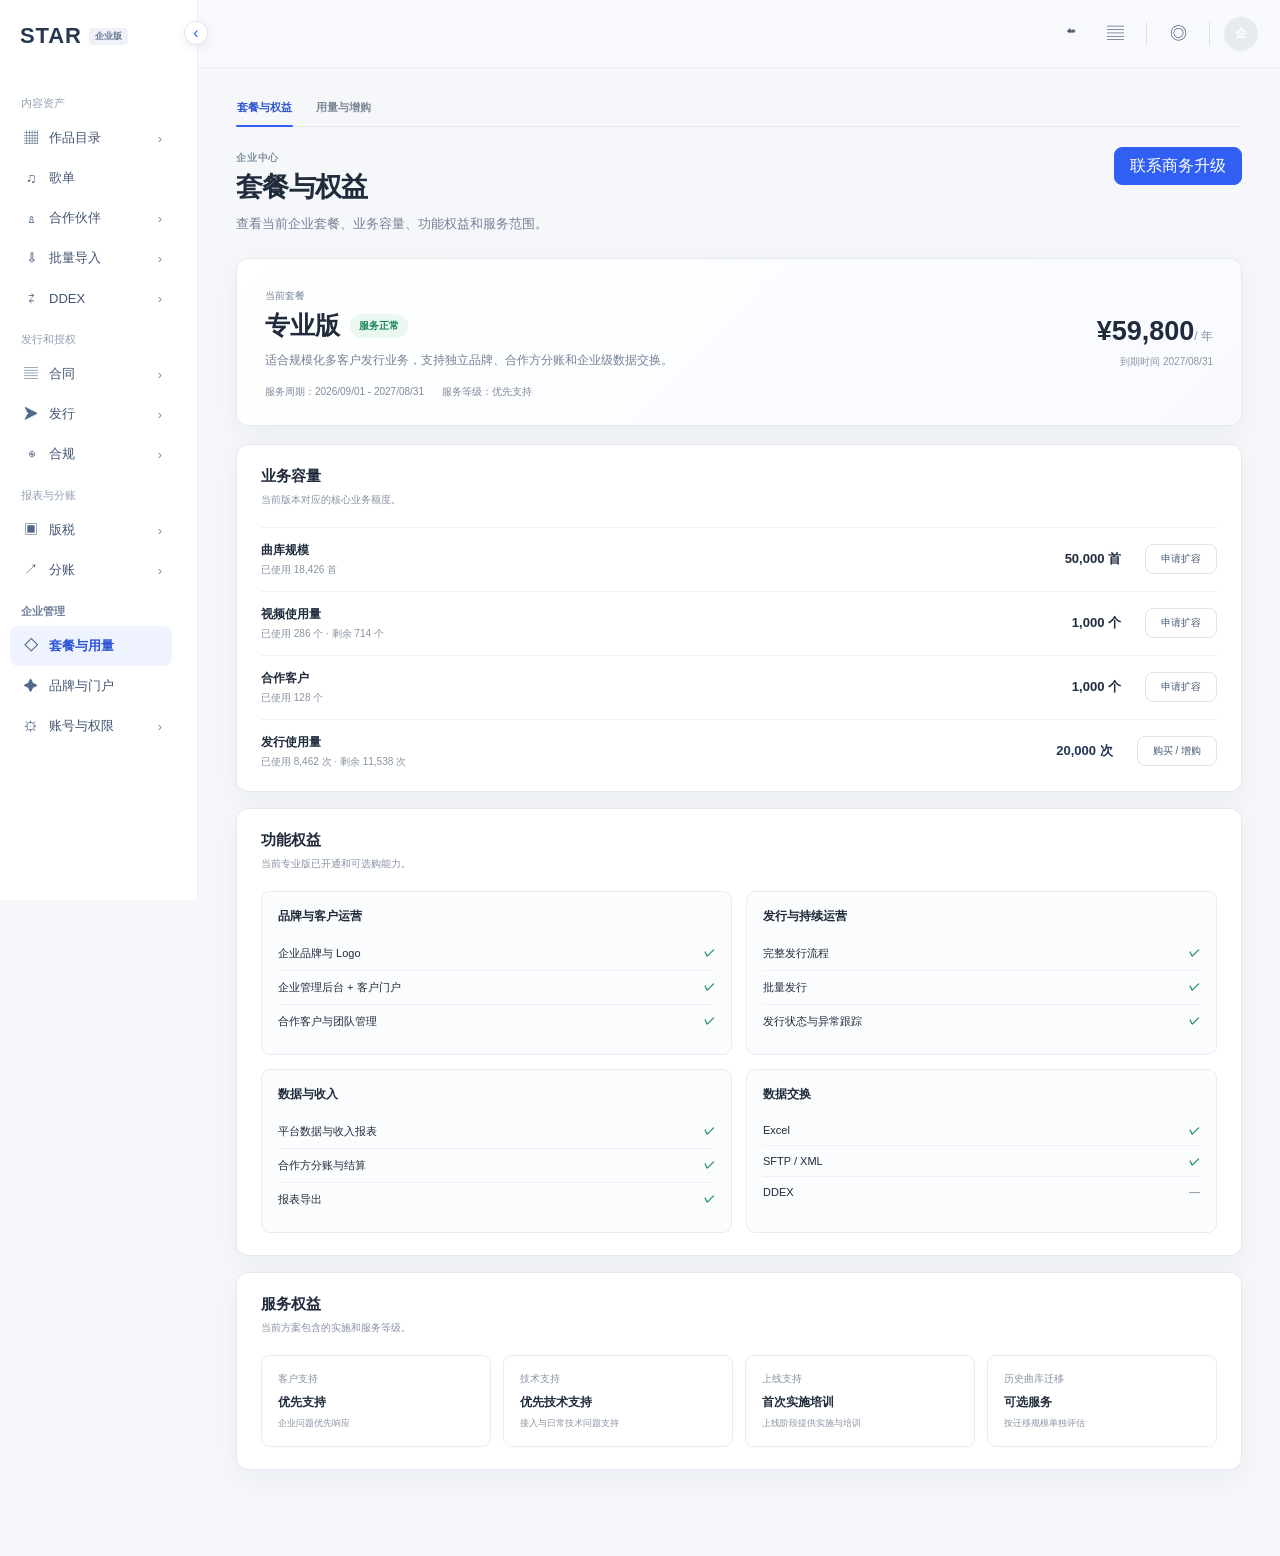
==== commit 3365c341: "feat: add account and role submenu" ====
--- a/enterprise-admin/index.html
+++ b/enterprise-admin/index.html
@@ -42,7 +42,11 @@
         <div class="group-title">企业管理</div>
         <a class="nav-item" data-route data-nav-pages="plan,usage" href="/enterprise/admin/plan"><span class="icon">◇</span><span>套餐与用量</span></a>
         <a class="nav-item" data-route href="/enterprise/admin/brand"><span class="icon">✦</span><span>品牌与门户</span></a>
-        <a class="nav-item muted" href="#" title="企业信息 / 账号管理 / 权限管理"><span class="icon">⚙</span><span>系统设置</span><b>›</b></a>
+        <a class="nav-item nav-parent" href="#" data-submenu-toggle="account-permission" aria-expanded="false"><span class="icon">⚙</span><span>账号与权限</span><b class="nav-arrow">›</b></a>
+        <div class="nav-submenu" data-submenu="account-permission" hidden>
+          <a class="nav-subitem muted" href="#"><span>账号管理</span></a>
+          <a class="nav-subitem muted" href="#"><span>角色管理</span></a>
+        </div>
       </div>
     </nav>
   </aside>
@@ -452,6 +456,17 @@
   scrollTo(0,0);
 }
 document.addEventListener('click',e=>{
+  const submenuToggle=e.target.closest('[data-submenu-toggle]');
+  if(submenuToggle){
+    e.preventDefault();
+    const key=submenuToggle.dataset.submenuToggle;
+    const submenu=document.querySelector('[data-submenu="'+key+'"]');
+    const open=submenuToggle.getAttribute('aria-expanded')==='true';
+    submenuToggle.setAttribute('aria-expanded',String(!open));
+    submenuToggle.classList.toggle('open',!open);
+    if(submenu)submenu.hidden=open;
+    return;
+  }
   const a=e.target.closest('a[data-route]');
   if(!a)return;
   const u=new URL(a.href,location.origin);
--- a/enterprise-admin/styles.css
+++ b/enterprise-admin/styles.css
@@ -332,3 +332,9 @@
 }
 
 @media(max-width:860px){.metric-grid.usage{grid-template-columns:1fr}}
+
+.enterprise-subnav{display:flex;align-items:center;gap:22px;margin:-2px 0 20px;border-bottom:1px solid #e5e9ef}
+.enterprise-subnav a{position:relative;padding:0 1px 11px;color:#7d8999;font-size:11px;font-weight:650}
+.enterprise-subnav a:hover{color:#40526c}
+.enterprise-subnav a.active{color:#3157d2}
+.enterprise-subnav a.active:after{content:"";position:absolute;left:0;right:0;bottom:-1px;height:2px;border-radius:999px;background:#315ff4}
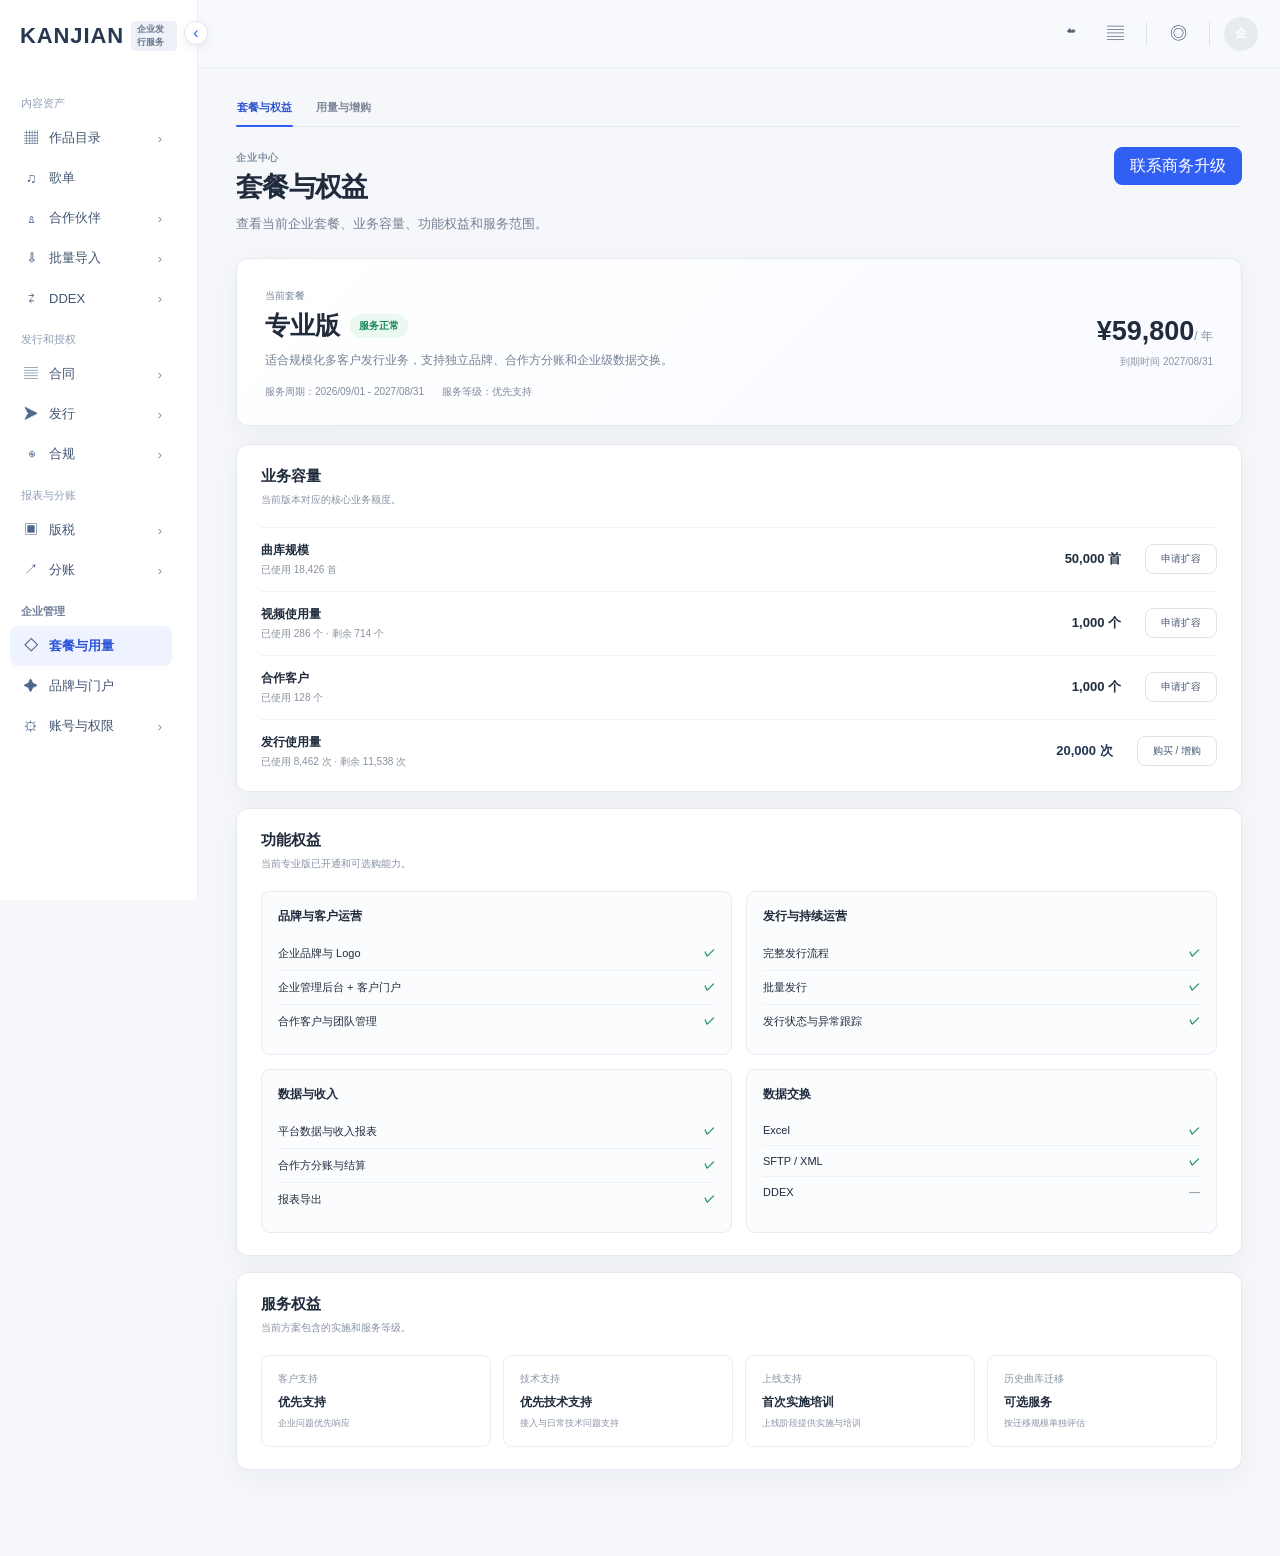
==== commit 14c64b05: "brand: rename enterprise admin to Kanjian" ====
--- a/enterprise-admin/index.html
+++ b/enterprise-admin/index.html
@@ -3,15 +3,15 @@
 <head>
 <meta charset="utf-8">
 <meta name="viewport" content="width=device-width,initial-scale=1">
-<title>星球发行·企业版管理后台</title>
+<title>看见音乐·企业发行服务管理后台</title>
 <link rel="stylesheet" href="/enterprise-admin/styles.css">
 </head>
 <body>
 <div class="app-shell">
   <aside class="sidebar">
     <div class="brand-row">
-      <div class="brand-mark">STAR</div>
-      <span class="brand-pro">企业版</span>
+      <div class="brand-mark">KANJIAN</div>
+      <span class="brand-pro">企业发行服务</span>
       <button class="collapse-btn" aria-label="收起菜单">‹</button>
     </div>
 
--- a/enterprise-admin/styles.css
+++ b/enterprise-admin/styles.css
@@ -338,3 +338,13 @@
 .enterprise-subnav a:hover{color:#40526c}
 .enterprise-subnav a.active{color:#3157d2}
 .enterprise-subnav a.active:after{content:"";position:absolute;left:0;right:0;bottom:-1px;height:2px;border-radius:999px;background:#315ff4}
+
+.nav-parent .nav-arrow{transition:transform .18s ease}
+.nav-parent.open .nav-arrow{transform:rotate(90deg)}
+.nav-submenu[hidden]{display:none}
+.nav-submenu{display:grid;gap:2px;margin:2px 0 4px;padding-left:39px}
+.nav-subitem{display:flex;align-items:center;height:34px;padding:0 9px;border-radius:7px;color:#6d7b90;font-size:11px}
+.nav-subitem:hover{background:#f5f7fb;color:#334965}
+@media(max-width:860px){
+  .nav-submenu{display:none!important}
+}
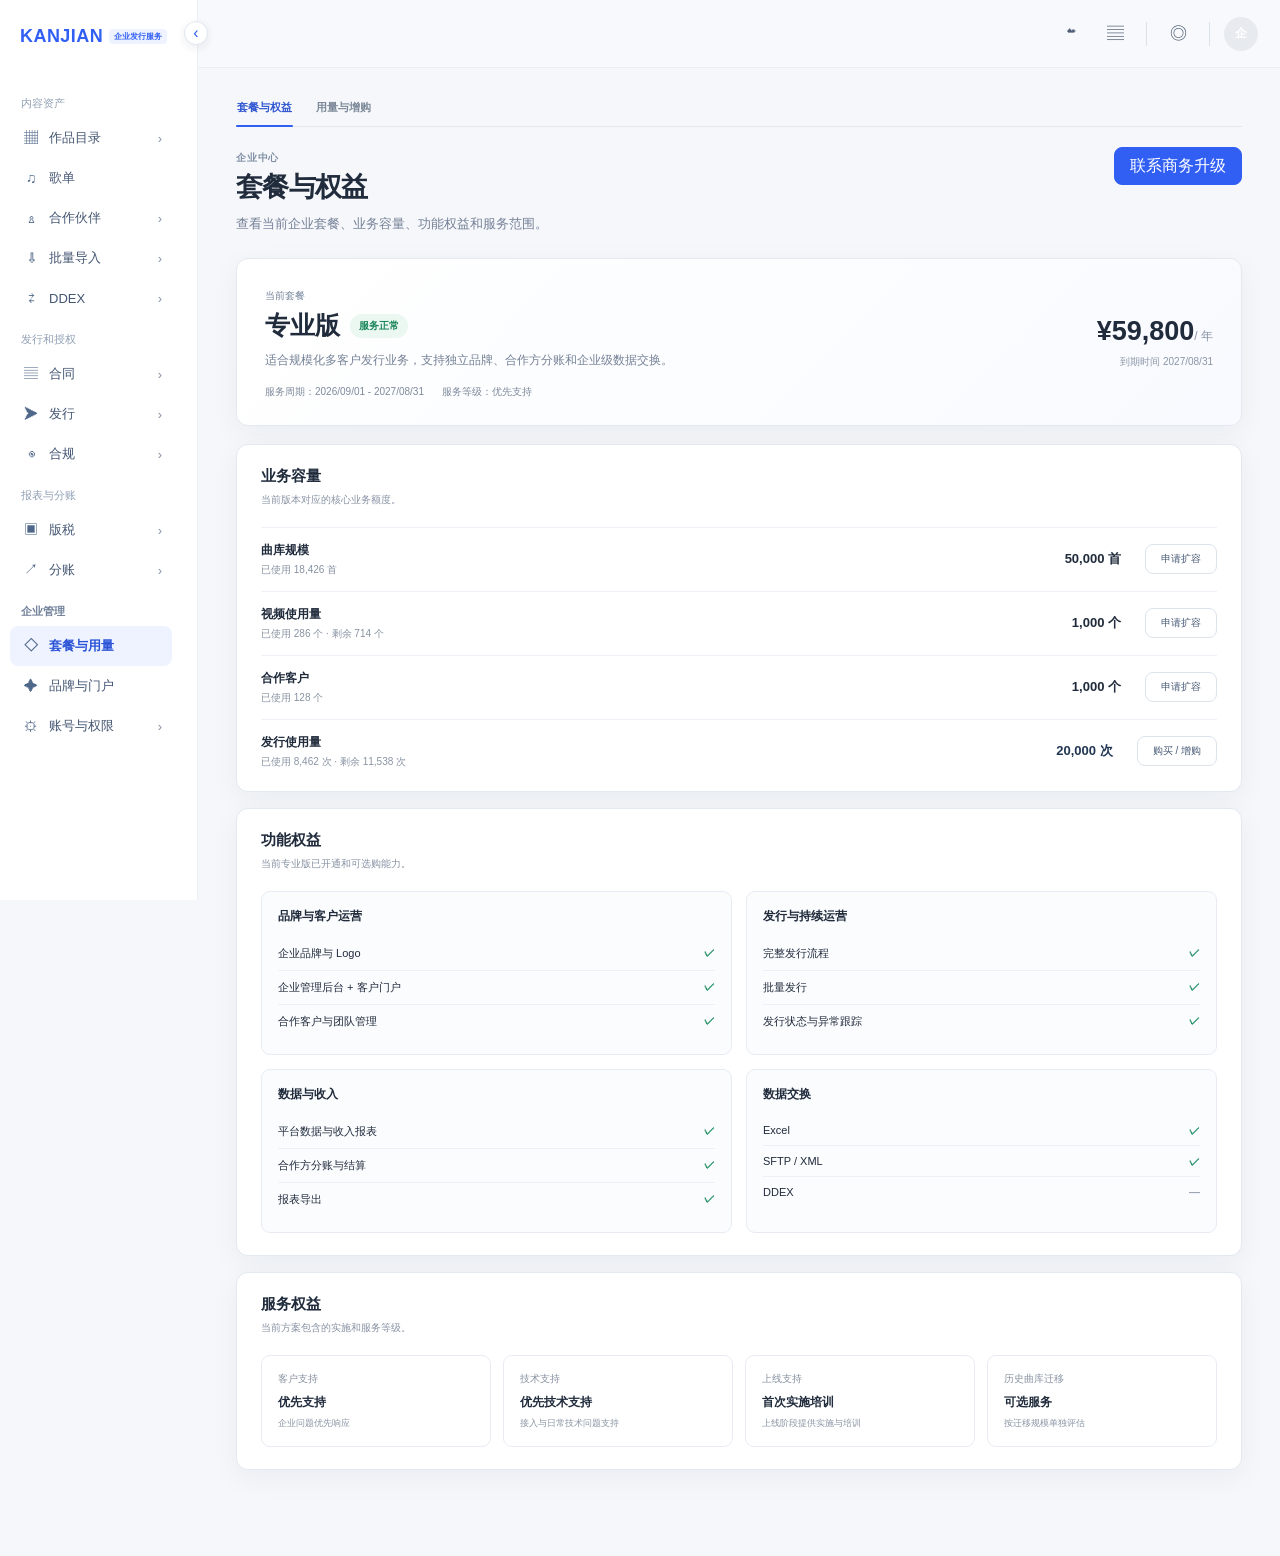
==== commit 4033cf0f: "feat: refine enterprise site experience" ====
--- a/enterprise-admin/index.html
+++ b/enterprise-admin/index.html
@@ -413,13 +413,13 @@
     <div class="purchase-block">
       <h3>选择增购数量</h3>
       <div class="package-grid">
-        <button type="button" class="usage-package active" data-package="1000"><b>1,000 次</b><span>¥1,000</span></button>
-        <button type="button" class="usage-package" data-package="5000"><b>5,000 次</b><span>¥5,000</span></button>
-        <button type="button" class="usage-package" data-package="10000"><b>10,000 次</b><span>¥10,000</span></button>
+        <button type="button" class="usage-package active" data-package="1000"><b>1,000 次</b><span>¥800</span></button>
+        <button type="button" class="usage-package" data-package="5000"><b>5,000 次</b><span>¥4,000</span></button>
+        <button type="button" class="usage-package" data-package="10000"><b>10,000 次</b><span>¥8,000</span></button>
         <button type="button" class="usage-package" data-package="custom"><b>自定义</b><span>提交申请</span></button>
       </div>
       <label class="custom-usage" hidden><span>自定义增购数量</span><input type="number" min="1" step="100" placeholder="请输入需要增购的发行使用量"></label>
-      <p class="purchase-note">标准计费参考：¥1 / 首 / 渠道。实际结算以企业合作方案为准。</p>
+      <p class="purchase-note">标准计费参考：¥0.8 / 首 / 渠道。实际结算以企业合作方案为准。</p>
     </div>
     <div class="modal-actions">
       <button type="button" class="secondary-btn" data-close-usage>取消</button>
@@ -692,4 +692,4 @@
 render(location.pathname);
 </script>
 </body>
-</html>+</html>
--- a/enterprise-admin/styles.css
+++ b/enterprise-admin/styles.css
@@ -11,8 +11,8 @@
 .app-shell{display:flex;min-height:100vh}
 .sidebar{position:fixed;inset:0 auto 0 0;width:198px;background:var(--nav);border-right:1px solid #edf0f4;z-index:20;overflow:visible}
 .brand-row{height:72px;display:flex;align-items:center;padding:0 20px;position:relative}
-.brand-mark{font-size:22px;font-weight:900;letter-spacing:.04em;color:#263750}
-.brand-pro{margin-left:7px;padding:2px 6px;border-radius:4px;background:#eef2f8;color:#697890;font-size:9px;font-weight:800}
+.brand-mark{font-size:18px;font-weight:900;letter-spacing:.025em;color:#315ff4}
+.brand-pro{margin-left:6px;padding:2px 5px;border-radius:4px;background:#eef3ff;color:#315ff4;font-size:8px;font-weight:800;white-space:nowrap}
 .collapse-btn{position:absolute;right:-11px;top:21px;width:24px;height:24px;border:1px solid #dfe5ee;border-radius:50%;background:#fff;color:#315ff4;cursor:pointer;box-shadow:0 3px 10px rgba(28,44,81,.08)}
 .sidebar-nav{height:calc(100vh - 72px);padding:10px 10px 28px;overflow-y:auto;overflow-x:hidden;scrollbar-gutter:stable}
 .nav-group{margin-top:14px}
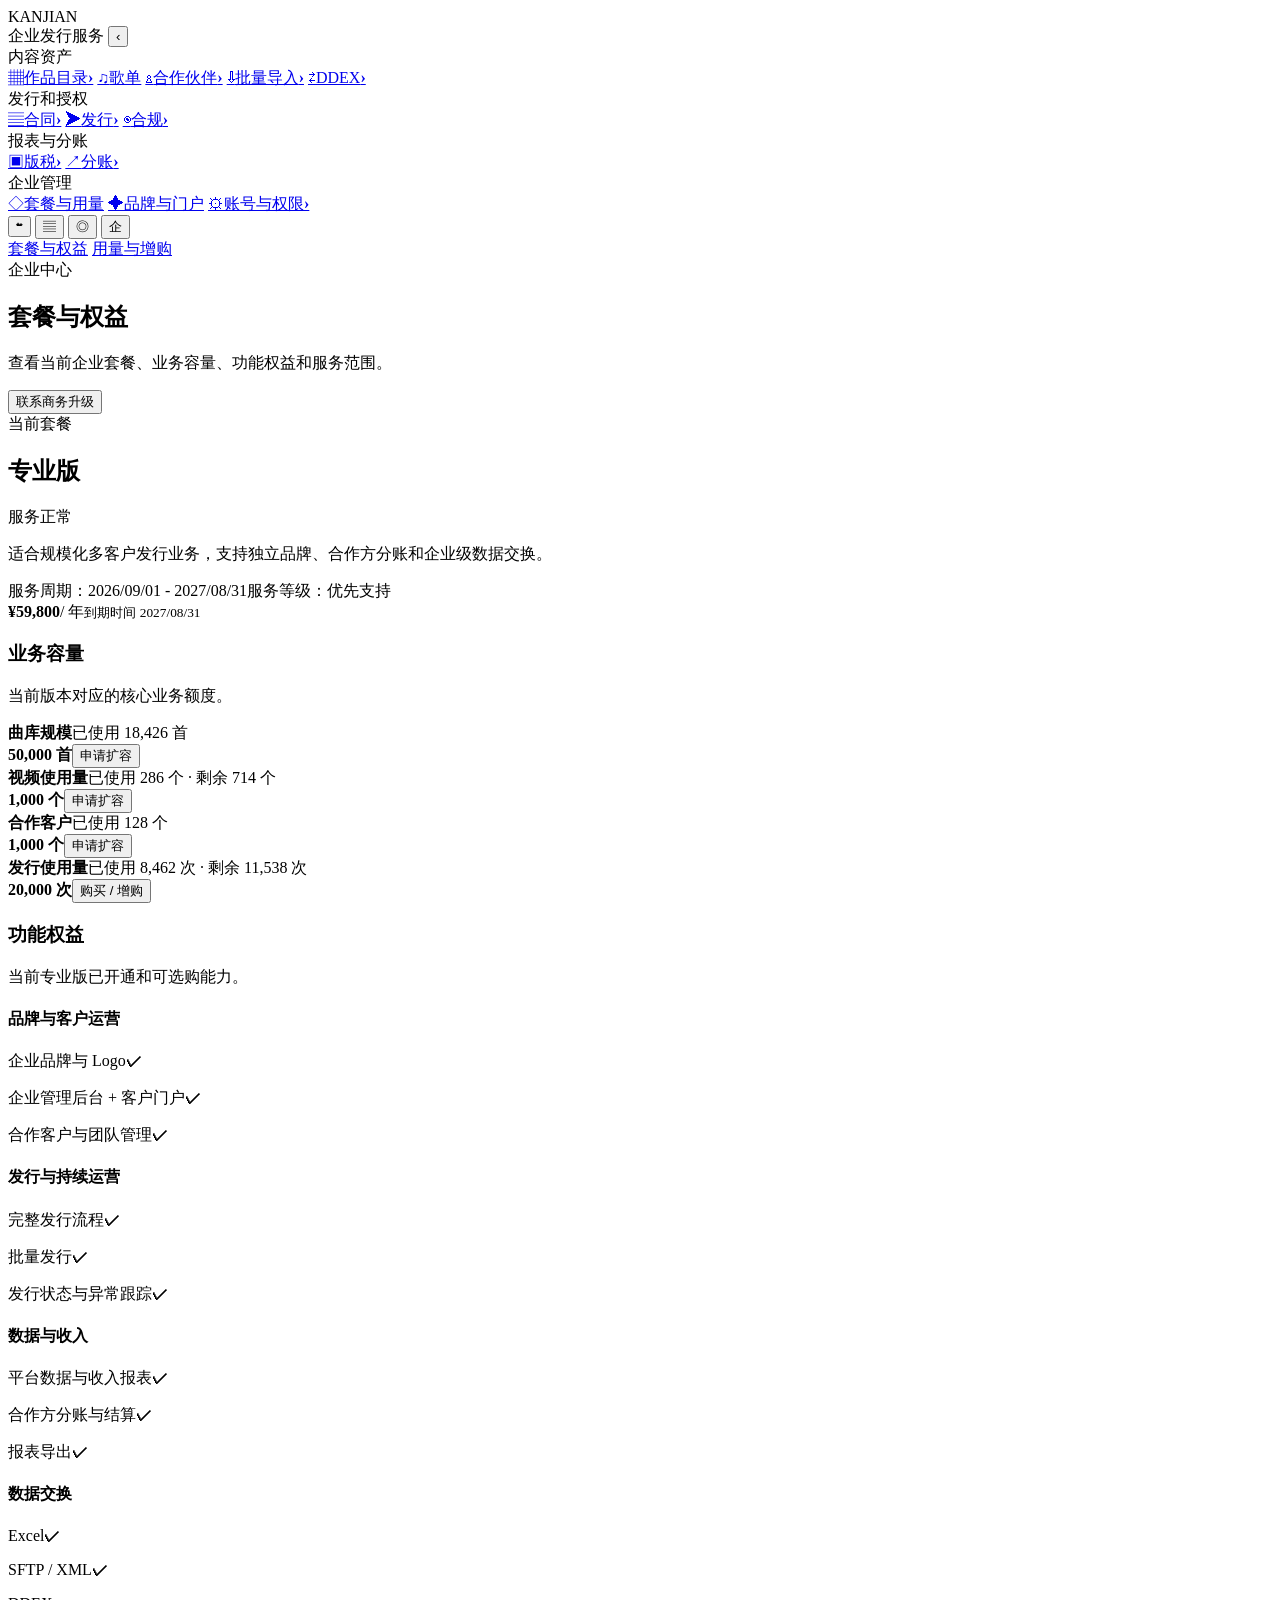
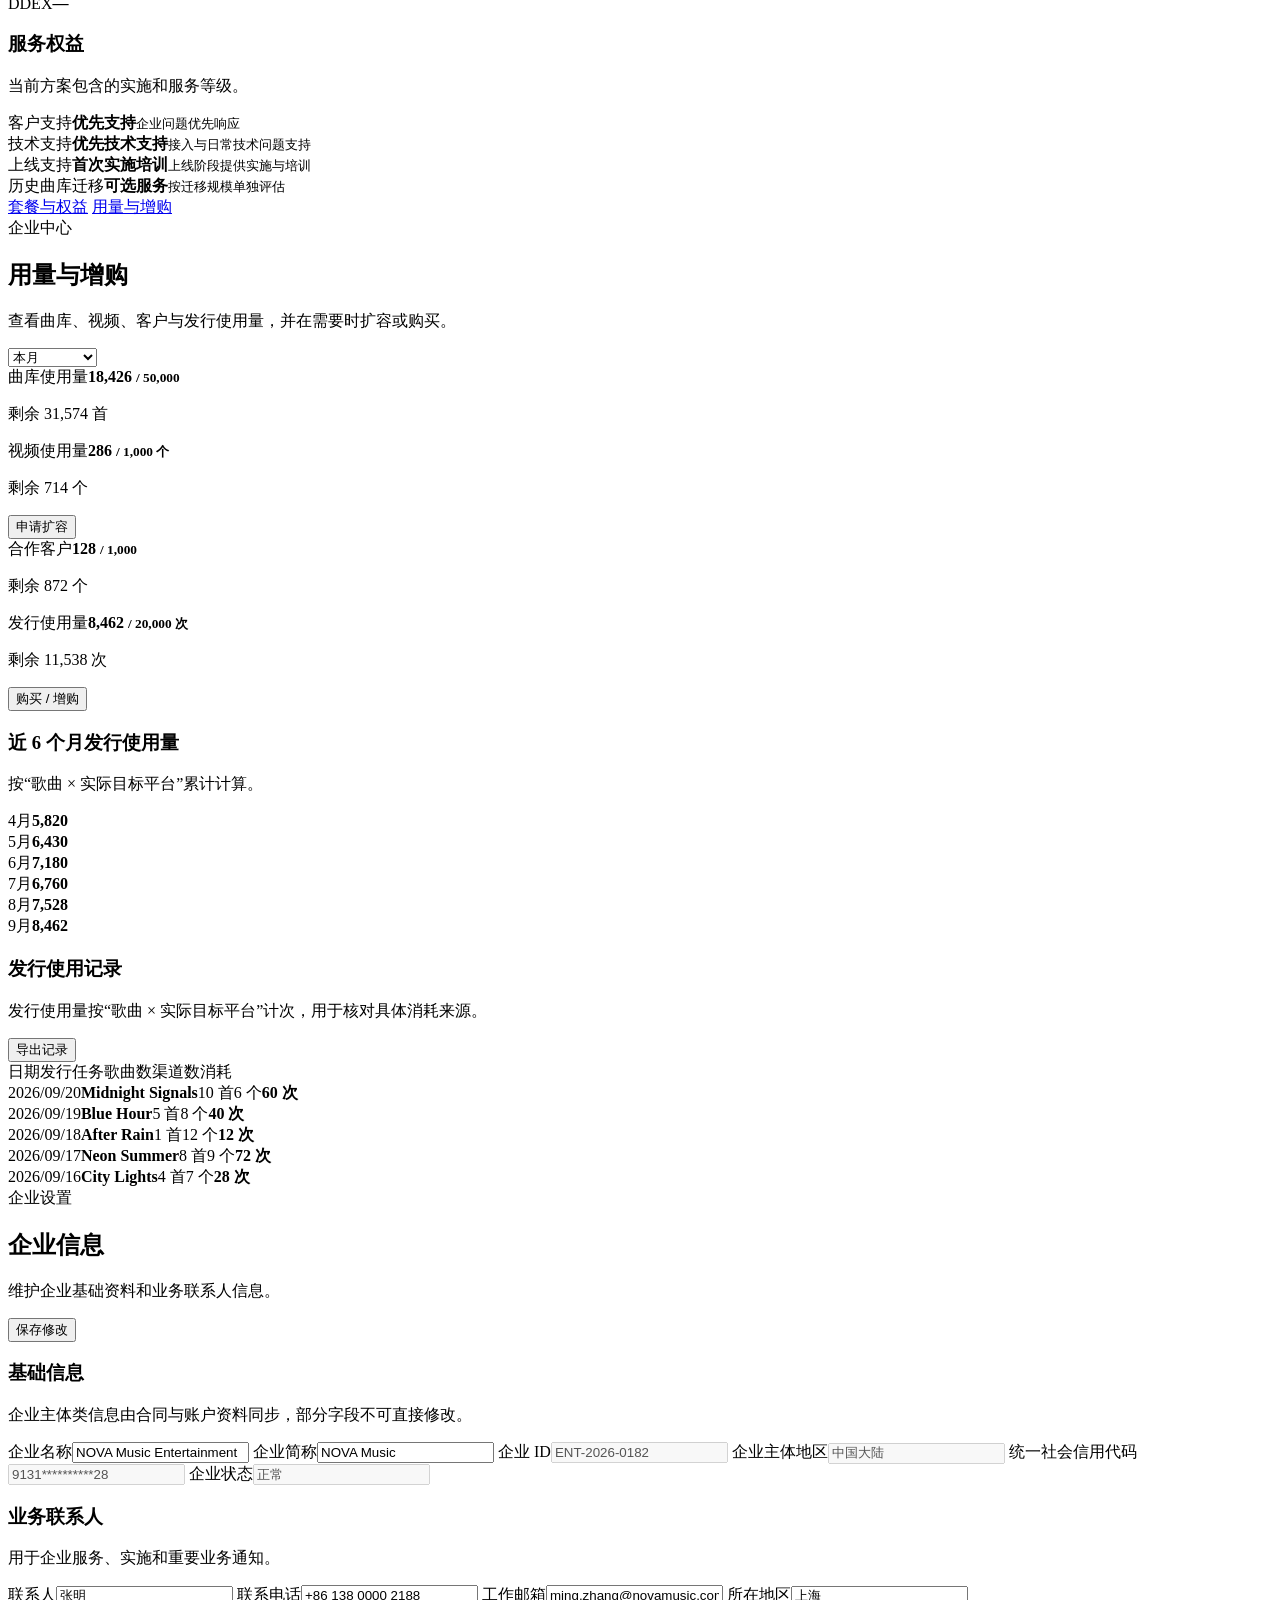
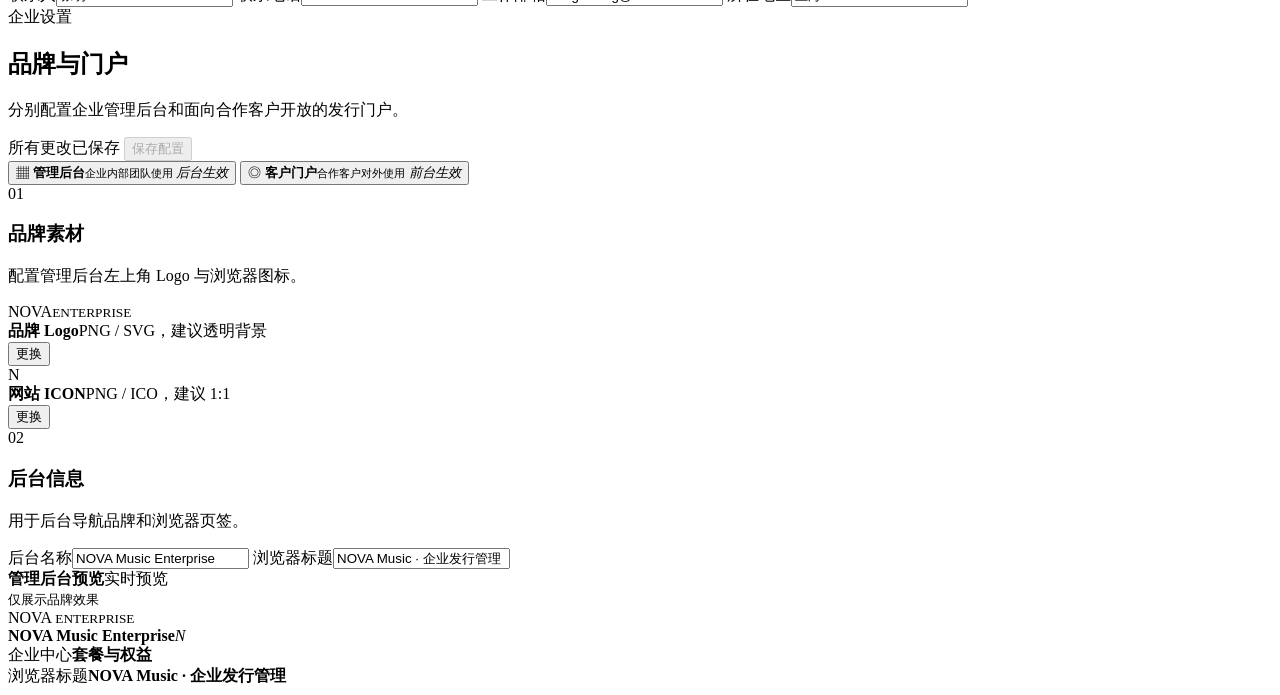
==== commit 61240a49: "feat: complete enterprise product experience" ====
--- a/enterprise-admin/index.html
+++ b/enterprise-admin/index.html
@@ -4,7 +4,7 @@
 <meta charset="utf-8">
 <meta name="viewport" content="width=device-width,initial-scale=1">
 <title>看见音乐·企业发行服务管理后台</title>
-<link rel="stylesheet" href="/enterprise-admin/styles.css">
+<link rel="stylesheet" href="/assets/admin.css">
 </head>
 <body>
 <div class="app-shell">
@@ -40,8 +40,8 @@
 
       <div class="nav-group enterprise-group">
         <div class="group-title">企业管理</div>
-        <a class="nav-item" data-route data-nav-pages="plan,usage" href="/enterprise/admin/plan"><span class="icon">◇</span><span>套餐与用量</span></a>
-        <a class="nav-item" data-route href="/enterprise/admin/brand"><span class="icon">✦</span><span>品牌与门户</span></a>
+        <a class="nav-item" data-route data-nav-pages="plan,usage" href="/admin/plan"><span class="icon">◇</span><span>套餐与用量</span></a>
+        <a class="nav-item" data-route href="/admin/brand"><span class="icon">✦</span><span>品牌与门户</span></a>
         <a class="nav-item nav-parent" href="#" data-submenu-toggle="account-permission" aria-expanded="false"><span class="icon">⚙</span><span>账号与权限</span><b class="nav-arrow">›</b></a>
         <div class="nav-submenu" data-submenu="account-permission" hidden>
           <a class="nav-subitem muted" href="#"><span>账号管理</span></a>
@@ -67,8 +67,8 @@
     <main class="content">
       <section class="page" data-page="plan">
         <div class="enterprise-subnav" aria-label="套餐与用量">
-          <a class="active" data-route href="/enterprise/admin/plan">套餐与权益</a>
-          <a data-route href="/enterprise/admin/usage">用量与增购</a>
+          <a class="active" data-route href="/admin/plan">套餐与权益</a>
+          <a data-route href="/admin/usage">用量与增购</a>
         </div>
         <div class="page-head">
           <div><span class="eyebrow">企业中心</span><h1>套餐与权益</h1><p>查看当前企业套餐、业务容量、功能权益和服务范围。</p></div>
@@ -116,8 +116,8 @@
 
       <section class="page" data-page="usage">
         <div class="enterprise-subnav" aria-label="套餐与用量">
-          <a data-route href="/enterprise/admin/plan">套餐与权益</a>
-          <a class="active" data-route href="/enterprise/admin/usage">用量与增购</a>
+          <a data-route href="/admin/plan">套餐与权益</a>
+          <a class="active" data-route href="/admin/usage">用量与增购</a>
         </div>
         <div class="page-head">
           <div><span class="eyebrow">企业中心</span><h1>用量与增购</h1><p>查看曲库、视频、客户与发行使用量，并在需要时扩容或购买。</p></div>
@@ -434,16 +434,11 @@
 
 <script>
 const routes={
-  '/enterprise/admin':'plan',
-  '/enterprise/admin/':'plan',
-  '/enterprise/admin/plan':'plan',
-  '/enterprise/admin/plan/':'plan',
-  '/enterprise/admin/usage':'usage',
-  '/enterprise/admin/usage/':'usage',
-  '/enterprise/admin/company':'company',
-  '/enterprise/admin/company/':'company',
-  '/enterprise/admin/brand':'brand',
-  '/enterprise/admin/brand/':'brand'
+  '/admin':'plan',
+  '/admin/plan':'plan',
+  '/admin/usage':'usage',
+  '/admin/company':'company',
+  '/admin/brand':'brand'
 };
 function render(path){
   const page=routes[path]||'plan';
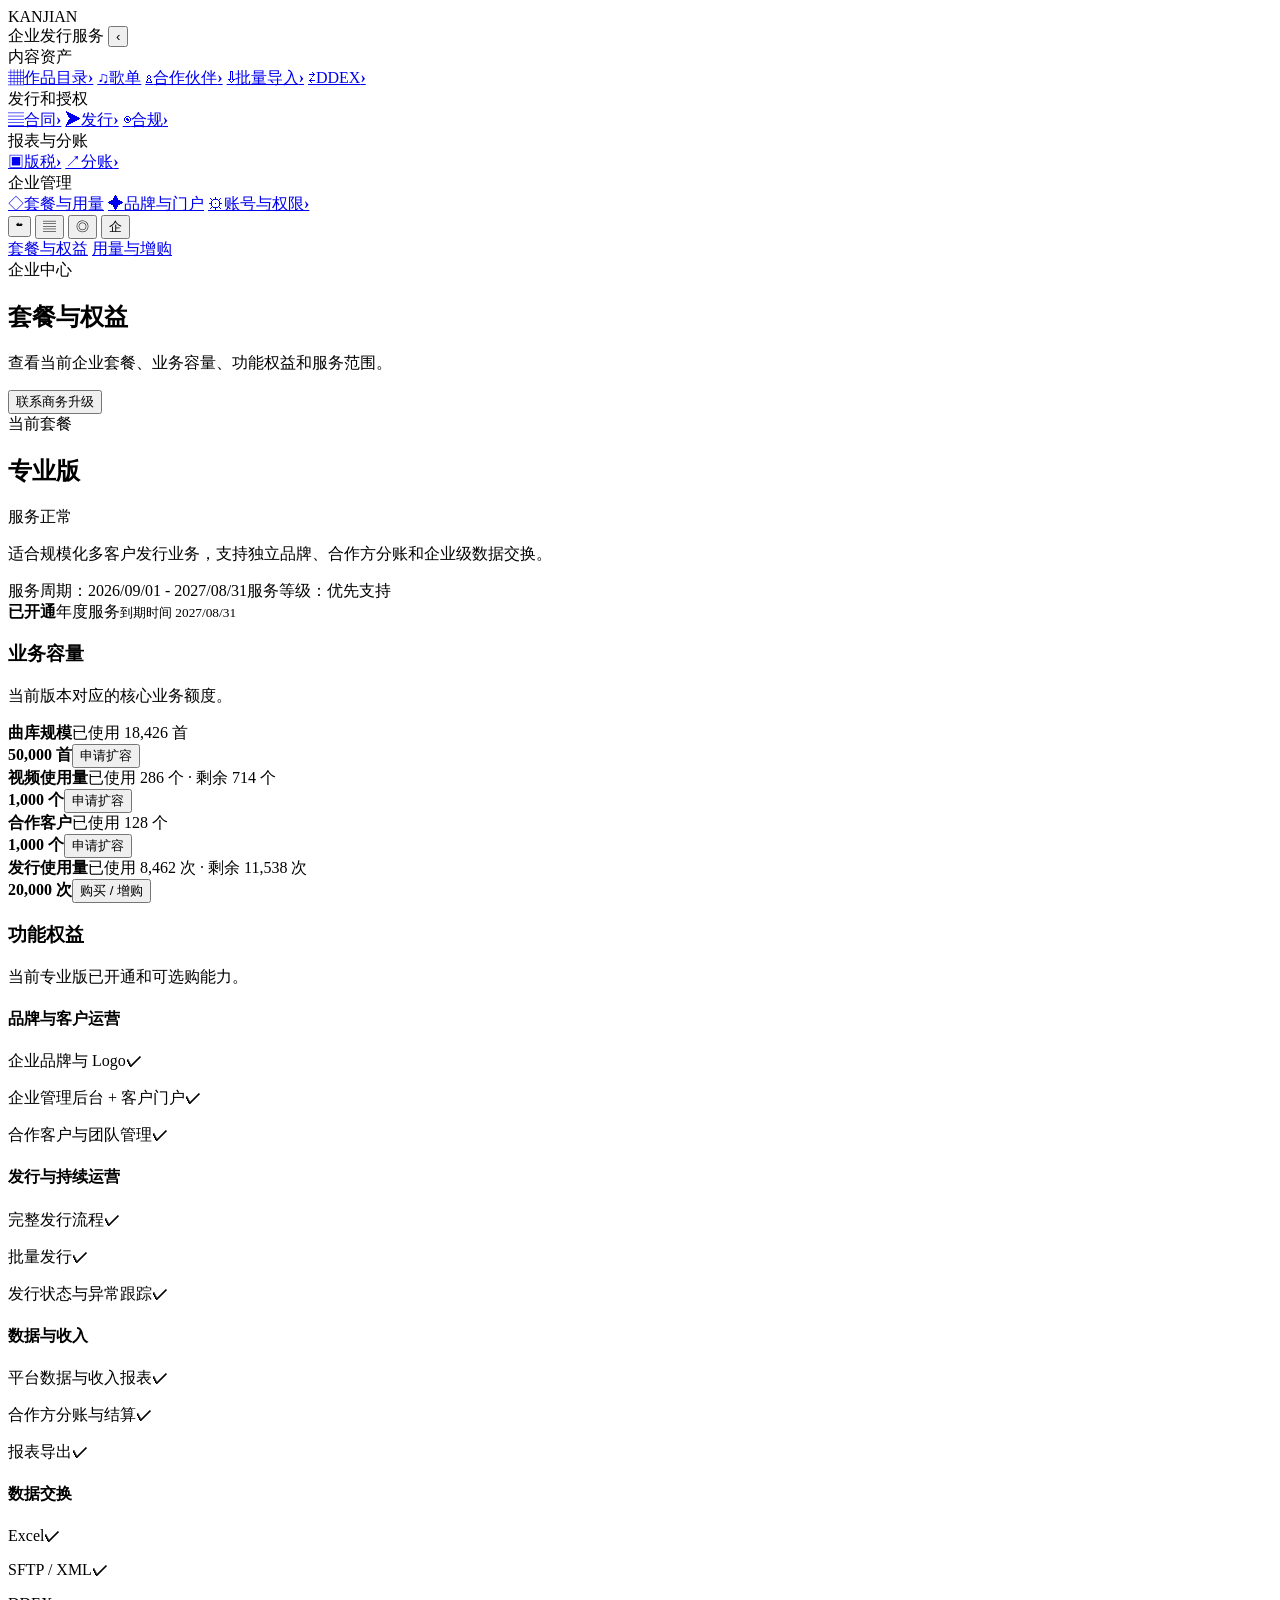
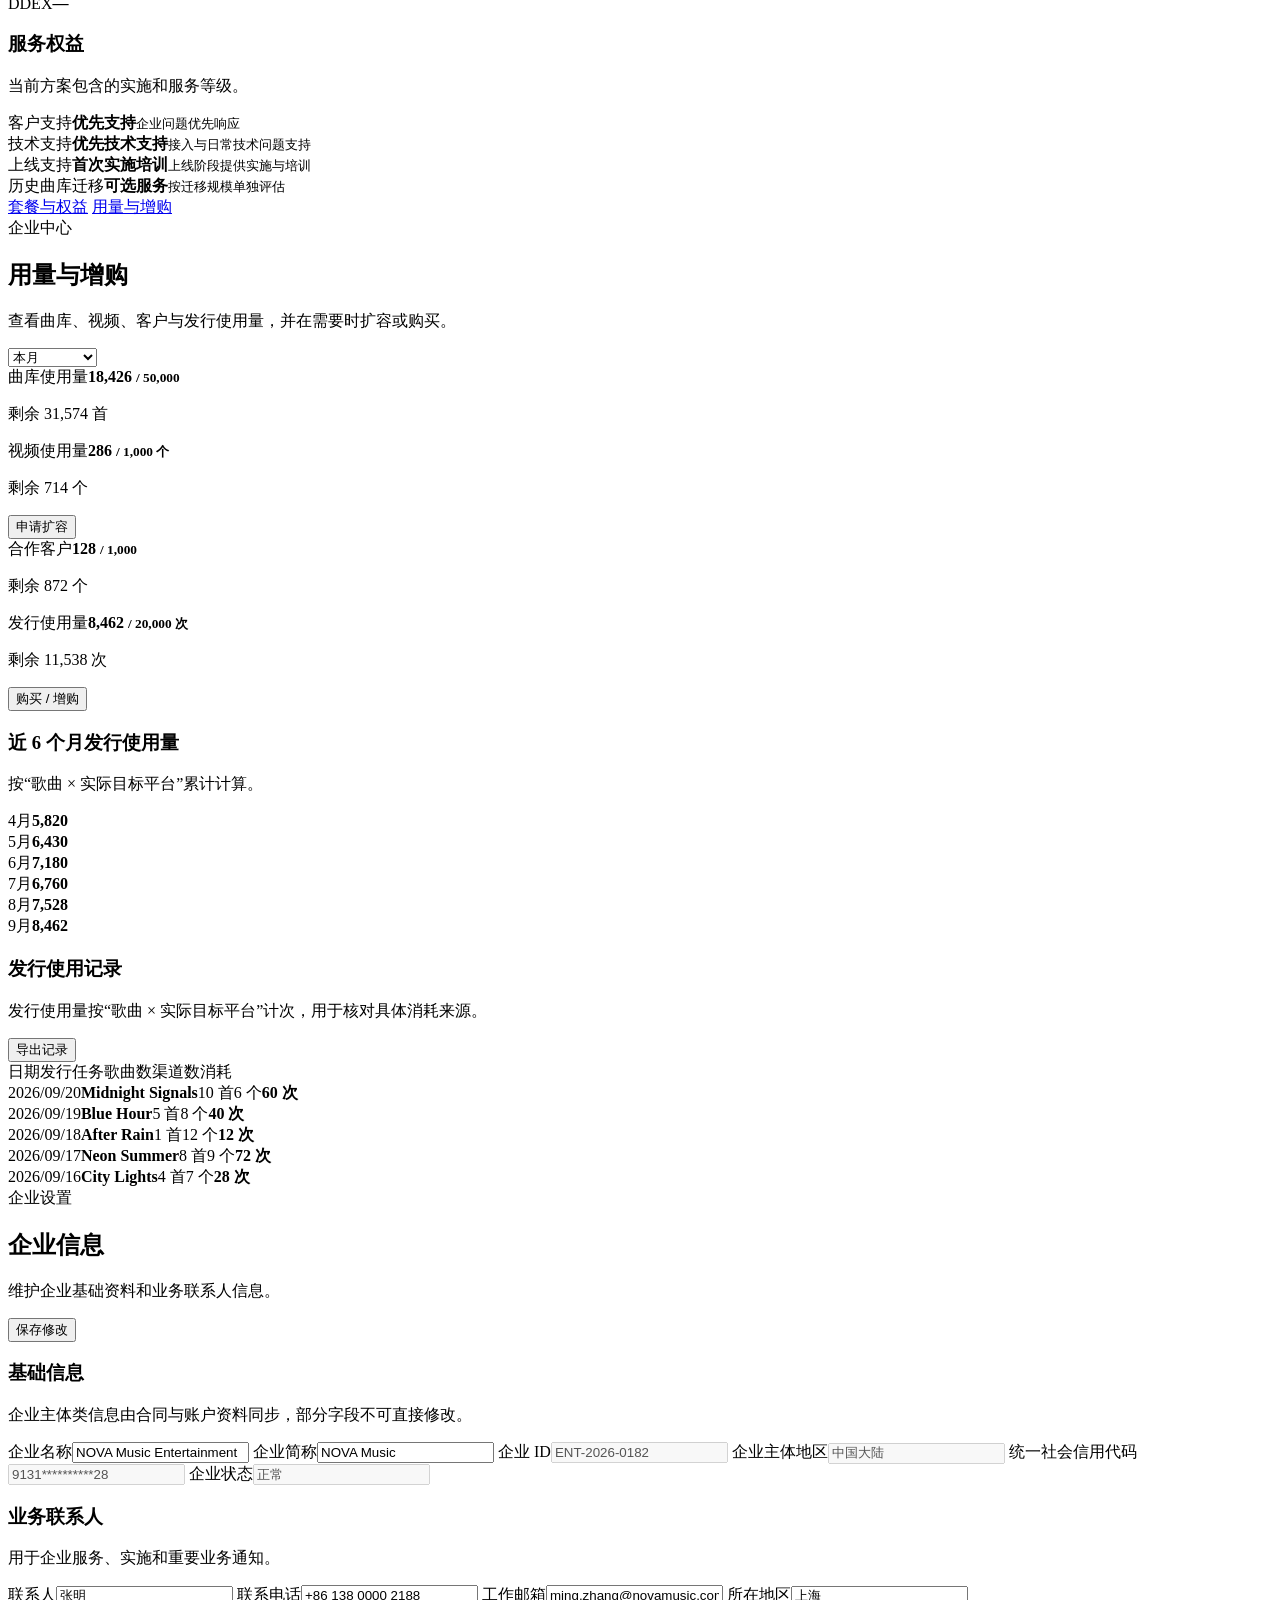
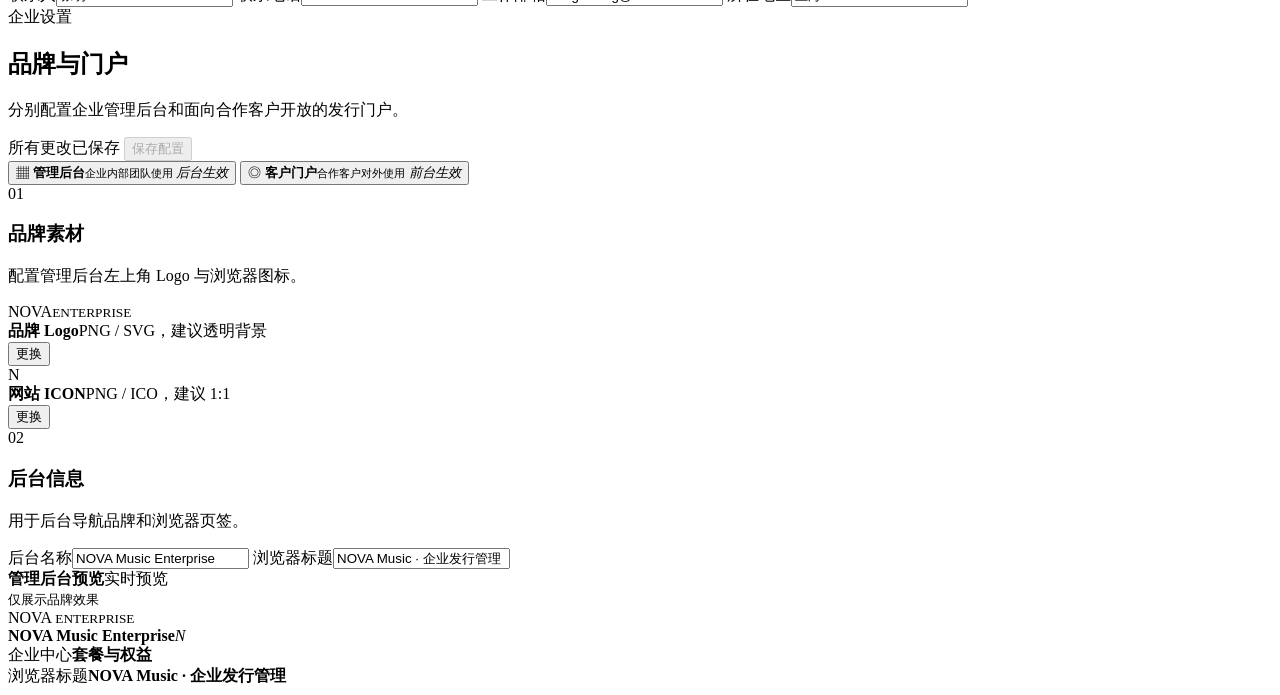
==== commit dc5f00d3: "Hide public enterprise pricing and prepare sales quotes" ====
--- a/enterprise-admin/index.html
+++ b/enterprise-admin/index.html
@@ -82,7 +82,7 @@
             <p>适合规模化多客户发行业务，支持独立品牌、合作方分账和企业级数据交换。</p>
             <div class="plan-meta-inline"><span>服务周期：2026/09/01 - 2027/08/31</span><span>服务等级：优先支持</span></div>
           </div>
-          <div class="plan-price"><strong>¥59,800</strong><span>/ 年</span><small>到期时间 2027/08/31</small></div>
+          <div class="plan-price"><strong>已开通</strong><span>年度服务</span><small>到期时间 2027/08/31</small></div>
         </div>
 
         <section class="panel table-panel">
@@ -320,8 +320,8 @@
                   <div class="theme-setting">
                     <div><span>主题色</span><small>用于按钮、链接、选中状态等主要交互元素。</small></div>
                     <div class="theme-control">
-                      <label class="color-swatch"><input type="color" data-brand-color value="#315ff4"><i></i></label>
-                      <input data-brand-color-text value="#315FF4" maxlength="7">
+                      <label class="color-swatch"><input type="color" data-brand-color value="var(--brand-blue)"><i></i></label>
+                      <input data-brand-color-text value="var(--brand-blue)" maxlength="7">
                     </div>
                   </div>
                 </div>
@@ -413,17 +413,17 @@
     <div class="purchase-block">
       <h3>选择增购数量</h3>
       <div class="package-grid">
-        <button type="button" class="usage-package active" data-package="1000"><b>1,000 次</b><span>¥800</span></button>
-        <button type="button" class="usage-package" data-package="5000"><b>5,000 次</b><span>¥4,000</span></button>
-        <button type="button" class="usage-package" data-package="10000"><b>10,000 次</b><span>¥8,000</span></button>
+        <button type="button" class="usage-package active" data-package="1000"><b>1,000 次</b><span>费用联系商务</span></button>
+        <button type="button" class="usage-package" data-package="5000"><b>5,000 次</b><span>费用联系商务</span></button>
+        <button type="button" class="usage-package" data-package="10000"><b>10,000 次</b><span>费用联系商务</span></button>
         <button type="button" class="usage-package" data-package="custom"><b>自定义</b><span>提交申请</span></button>
       </div>
       <label class="custom-usage" hidden><span>自定义增购数量</span><input type="number" min="1" step="100" placeholder="请输入需要增购的发行使用量"></label>
-      <p class="purchase-note">标准计费参考：¥0.8 / 首 / 渠道。实际结算以企业合作方案为准。</p>
+      <p class="purchase-note">套餐包含额度用完后，可提交增购需求；具体费用以企业合作方案为准。</p>
     </div>
     <div class="modal-actions">
       <button type="button" class="secondary-btn" data-close-usage>取消</button>
-      <button type="button" class="primary-btn" id="submit-usage-order">确认购买 1,000 次</button>
+      <button type="button" class="primary-btn" id="submit-usage-order">提交增购申请</button>
     </div>
     <div class="usage-success" id="usage-success" hidden>
       <b>增购申请已提交</b>
@@ -675,7 +675,7 @@
   document.querySelectorAll('.usage-package').forEach(x=>x.classList.toggle('active',x===btn));
   selectedUsage=btn.dataset.package||'1000';
   if(customUsage)customUsage.hidden=selectedUsage!=='custom';
-  if(usageSubmit)usageSubmit.textContent=selectedUsage==='custom'?'提交增购申请':'确认购买 '+Number(selectedUsage).toLocaleString()+' 次';
+  if(usageSubmit)usageSubmit.textContent='提交增购申请';
 }));
 usageSubmit?.addEventListener('click',()=>{
   if(usageSuccess)usageSuccess.hidden=false;
